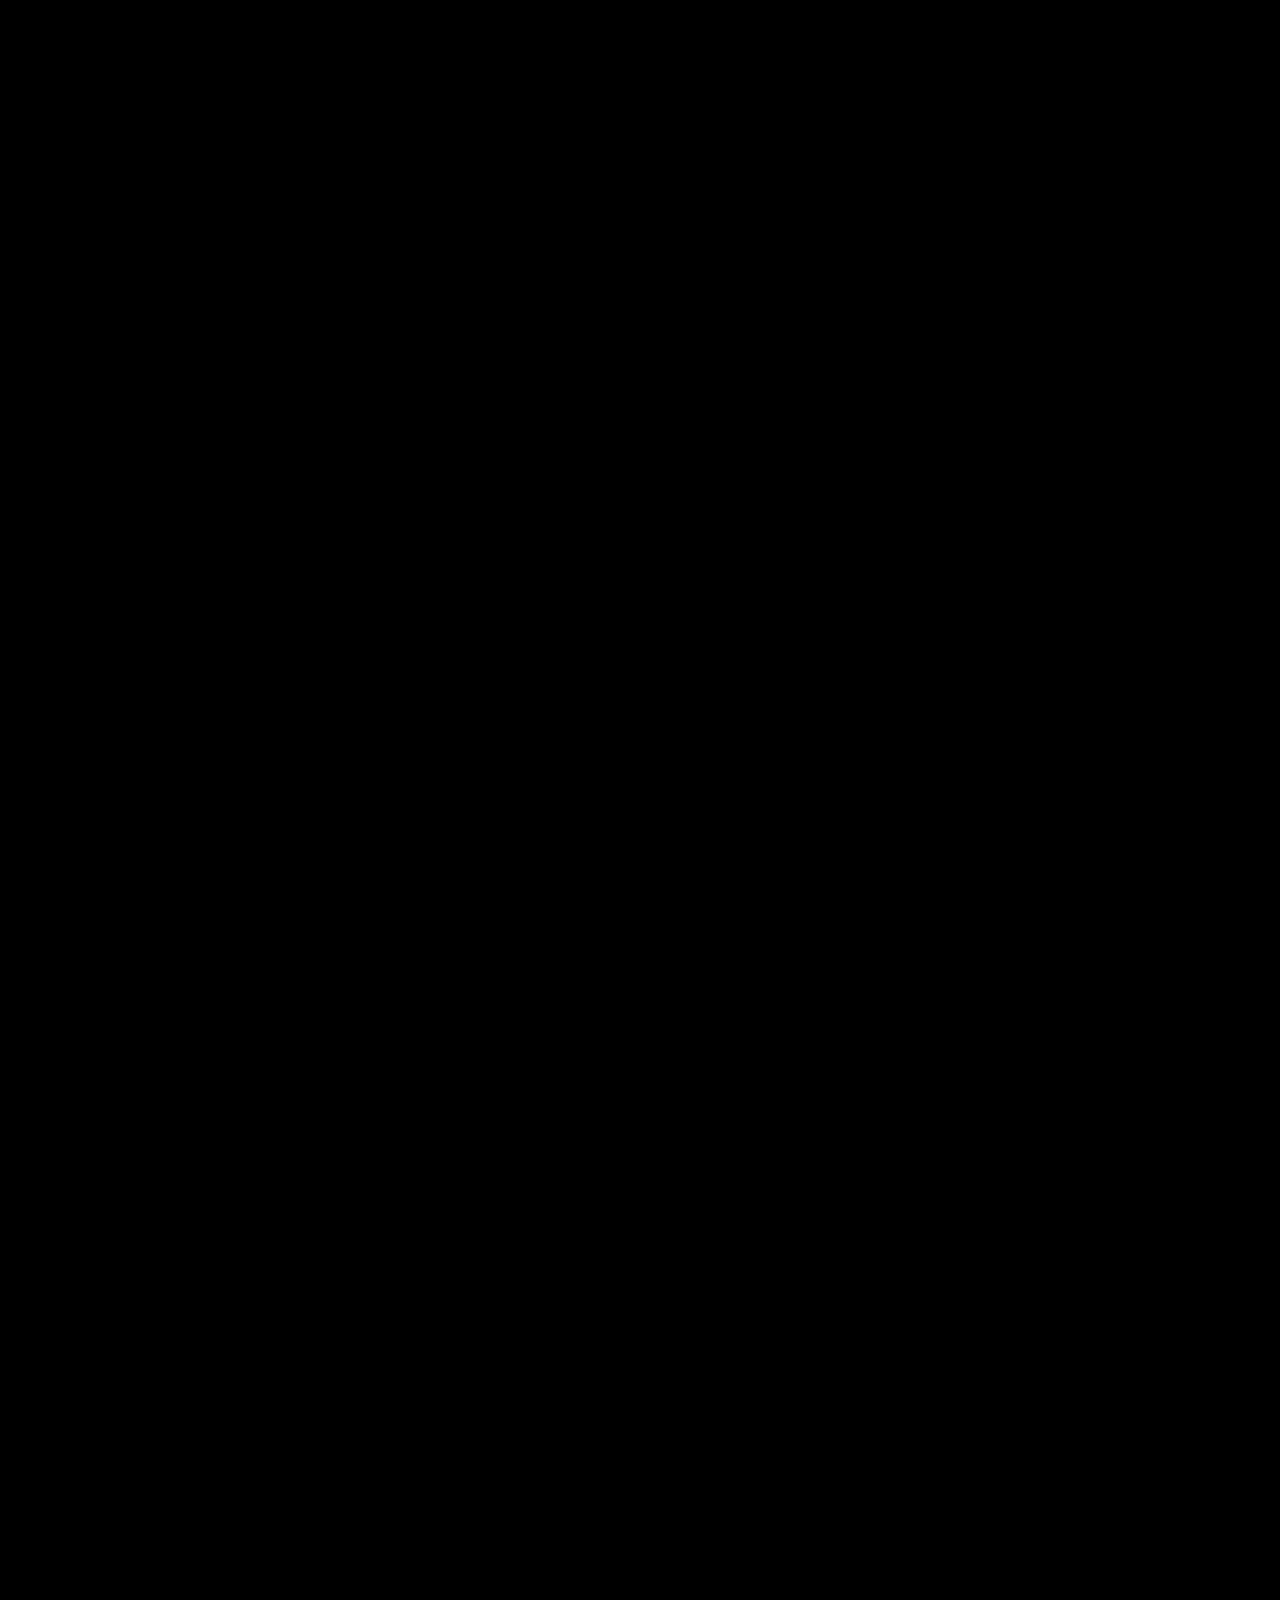
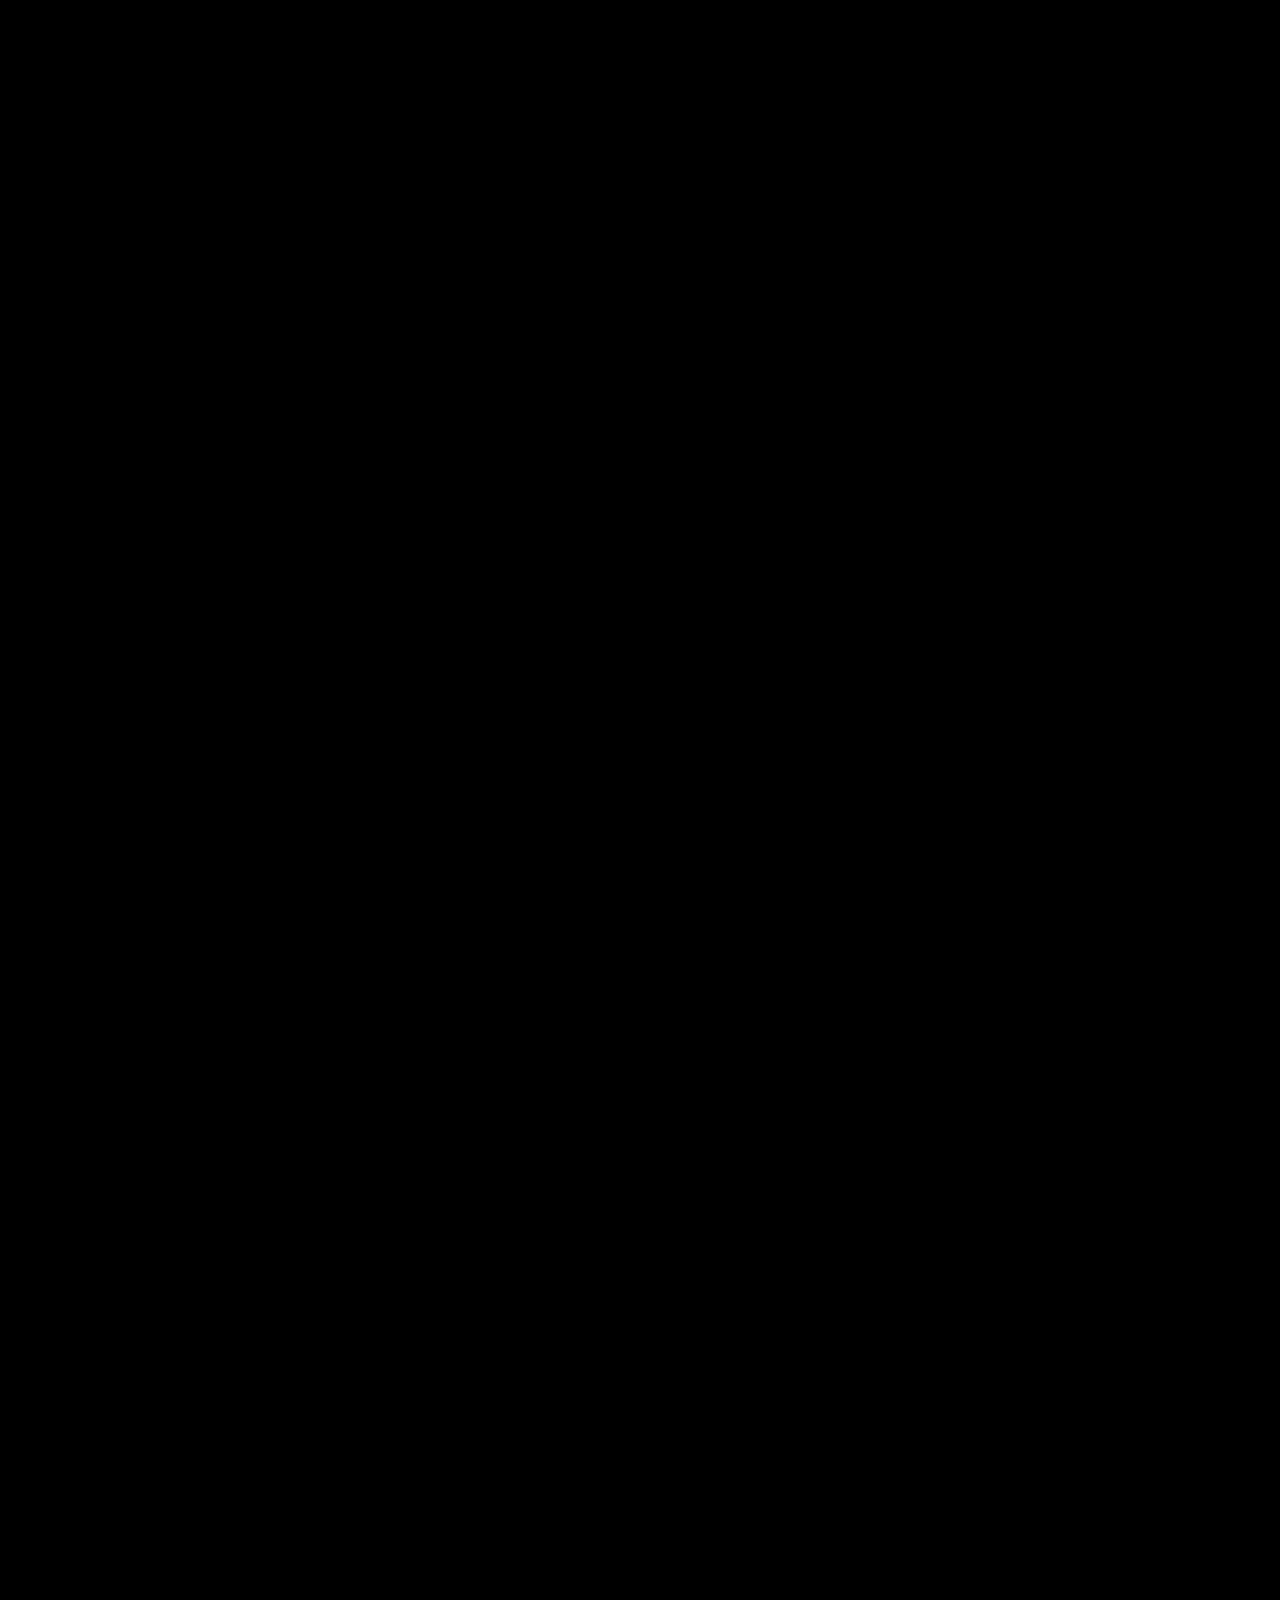
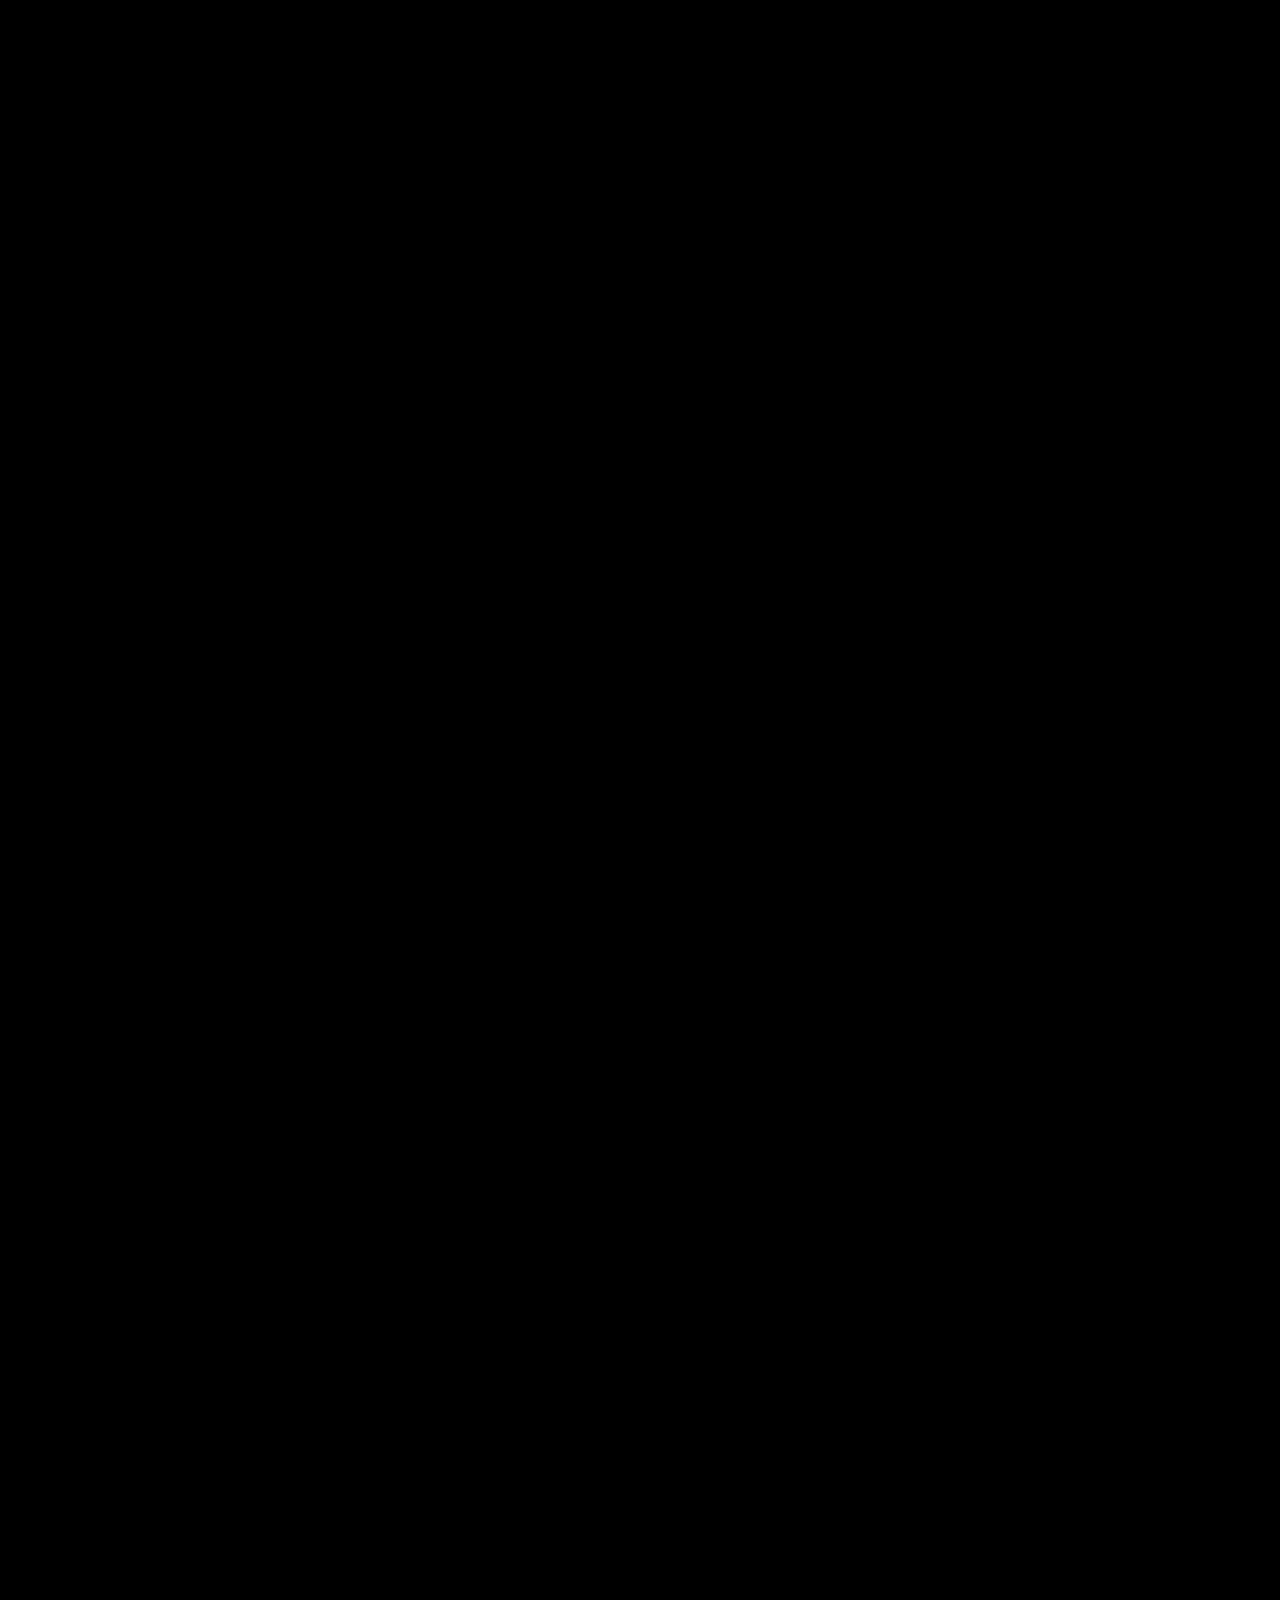
==== index.html @ d4d698c2 "Initial commit with clean root-level structure" ====
<!DOCTYPE html>
<html lang="en">

<head>
    <meta charset="UTF-8">
    <meta name="viewport" content="width=device-width, initial-scale=1.0">
    <title>SWITCH - We Never Snitch</title>
    <link rel="stylesheet" href="styles.css">
    <link href="https://fonts.googleapis.com/css2?family=Inter:wght@300;400;500;600;700&display=swap" rel="stylesheet">
    <link rel="stylesheet" href="https://cdnjs.cloudflare.com/ajax/libs/font-awesome/6.0.0/css/all.min.css">
</head>

<body>
    <!-- Startup Animation - ADDED BACK -->
    <div id="startup-animation">
        <img src="switch logo (2).png" alt="SWITCH Logo" id="animated-logo">
    </div>

    <!-- Navigation -->
    <nav class="navbar">
        <div class="nav-container">
            <div class="nav-logo">
                <img src="switch logo (2).png" alt="SWITCH Logo" class="logo">
            </div>
            <ul class="nav-menu">
                <li class="nav-item">
                    <a href="#home" class="nav-link">Home</a>
                </li>
                <li class="nav-item">
                    <a href="#about" class="nav-link">About Us</a>
                </li>
                <li class="nav-item">
                    <a href="#contact" class="nav-link">Contact Us</a>
                </li>
                <li class="nav-item">
                    <a href="#download" class="nav-link download-btn">Download the App</a>
                </li>
            </ul>
            <div class="hamburger">
                <span class="bar"></span>
                <span class="bar"></span>
                <span class="bar"></span>
            </div>
        </div>
    </nav>

    <!-- Hero Section -->
    <section id="home" class="hero">
        <div class="hero-container">
            <div class="hero-content">
                <div class="logo-container">
                    <img src="switch logo (2).png" alt="SWITCH Logo" class="hero-logo">
                </div>
                <h1 class="tagline">We Never Snitch</h1>
                <div class="cta-buttons">
                    <button class="btn btn-primary" onclick="scrollToSection('about')">
                        <span>Know More About Switch</span>
                    </button>
                    <button class="btn btn-secondary" onclick="openPreRegistration()">
                        <span>Pre-register as a User</span>
                    </button>
                    <button class="btn btn-accent" onclick="openCreatorRegistration()">
                        <span>Become a Creator</span>
                    </button>
                </div>
                <div class="secondary-options">
                    <button class="btn btn-ghost" onclick="openAnonymousStory()">
                        <i class="fas fa-user-secret"></i>
                        Submit Anonymous Story
                    </button>
                    <div class="spy-glass">
                        <i class="fas fa-search"></i>
                    </div>
                </div>
            </div>
        </div>
    </section>

    <!-- About Section -->
    <section id="about" class="about">
        <div class="container">
            <h2 class="section-title">About Switch</h2>
            <div class="about-content">
                <p class="about-description">
                    Switch is the first-of-its-kind social app designed exclusively for campuses.
                    Unlike crowded mainstream platforms, switch is a verified, students-only community,
                    safe, authentic and meaningful.
                </p>

                <div class="show-up-options">
                    <h3>On Switch, you choose how you show up:</h3>
                    <div class="options-table">
                        <div class="option-card">
                            <div class="option-icon">
                                <i class="fas fa-user"></i>
                            </div>
                            <div class="option-content">
                                <h4>As Yourself</h4>
                                <p>Build a profile with your real name, branch, year, hobbies, and photo</p>
                            </div>
                        </div>
                        <div class="option-card">
                            <div class="option-icon">
                                <i class="fas fa-mask"></i>
                            </div>
                            <div class="option-content">
                                <h4>Incognito Mode</h4>
                                <p>Pick an avatar + your vibe. Here you have a different name for everyone you talk to.
                                    So complete anonymity is assured.</p>
                            </div>
                        </div>
                    </div>
                </div>

                <div class="why-different">
                    <h3>Why Switch is Different:</h3>
                    <ul class="features-list">
                        <li>Limited slots to avoid clutter, every connection feels meaningful</li>
                        <li>Combines the best of popular platforms:
                            <ul class="platform-features">
                                <li>Matching of Tinder</li>
                                <li>Lifestyle showcase of Instagram</li>
                                <li>Streaks and exclusivity of Snapchat</li>
                                <li>Anonymous fun of Omegle</li>
                                <li>Verified student community like LinkedIn</li>
                            </ul>
                        </li>
                        <li>No strangers, no spam, no risk, only real students from your campus exclusively</li>
                        <li>Switch mode: one tap and instantly become an anonymous avatar where you have different name
                            for everyone you talk to</li>
                    </ul>
                </div>
            </div>
        </div>
    </section>

    <!-- Pre-registration Benefits -->
    <section class="pre-registration">
        <div class="container">
            <h2 class="section-title">Pre-registration Benefits</h2>
            <div class="benefits-content">
                <p class="benefits-intro">Be among the first few thousand users of switch. Advantages:</p>
                <ul class="benefits-list">
                    <li>Join the first 1,000 users to unlock exclusive rewards</li>
                    <li>Be a part of something students from all 1,078 registered universities across India will use
                    </li>
                    <li>Directly share your feedback with the founding team before official launch</li>
                    <li>Chance to win exclusive lifetime SWITCH + memberships</li>
                </ul>
                <button class="btn btn-primary" onclick="openPreRegistration()">
                    <span>Pre-register as a User</span>
                </button>
            </div>
        </div>
    </section>

    <!-- Creator Program -->
    <section class="creator-program">
        <div class="container">
            <h2 class="section-title">Creator Program Benefits</h2>
            <div class="creator-content">
                <p class="creator-intro">Become a campus creator and become the face of switch at your college.
                    Benefits:</p>
                <ul class="creator-benefits">
                    <li>Visibility across all our social media platforms catering to an audience of over 40 million all
                        Indian college students</li>
                    <li>Bring switch to your campus be the face of switch at your campus</li>
                    <li>Exclusive perks and recognition</li>
                    <li>Access to all premium features for free</li>
                    <li>Chance to release promo codes under your name when paid version launches</li>
                </ul>
                <button class="btn btn-accent" onclick="openCreatorRegistration()">
                    <span>Become a Creator</span>
                </button>
            </div>
        </div>
    </section>

    <!-- Anonymous Stories Section -->
    <section class="anonymous-stories">
        <div class="container">
            <h2 class="section-title">Anonymous Mode with Switch</h2>
            <div class="stories-content">
                <h3 class="stories-subtitle">Your Story, Your Mask</h3>
                <p class="stories-description">
                    Share your anonymous stories about the experiences you've had with ex-friends, classmates,
                    partners, parents, co-founders, co-workers, or anyone else, the strange, funny, or unforgettable
                    moments you'd never put your name on. Your identity stays hidden, but your story gets a voice.
                </p>
                <p class="stories-note">
                    Selected stories will be featured in our Instagram talkshow series, giving you the chance to see
                    your experience spark conversations across campuses.
                </p>
                <div class="stories-cta">
                    <button class="btn btn-ghost" onclick="openAnonymousStory()">
                        <i class="fas fa-user-secret"></i>
                        Submit Anonymous Story
                    </button>
                </div>
            </div>
        </div>
    </section>

    <!-- Download Section -->
    <section id="download" class="download">
        <div class="container">
            <h2 class="section-title">Download Switch</h2>
            <div class="download-content">
                <div class="download-buttons">
                    <button class="download-btn app-store">
                        <i class="fab fa-apple"></i>
                        <div class="btn-text">
                            <span class="btn-label">Download on the</span>
                            <span class="btn-name">App Store</span>
                        </div>
                    </button>
                    <button class="download-btn play-store">
                        <i class="fab fa-google-play"></i>
                        <div class="btn-text">
                            <span class="btn-label">Get it on</span>
                            <span class="btn-name">Google Play</span>
                        </div>
                    </button>
                </div>
                <div class="qr-section">
                    <div class="qr-code">
                        <div class="qr-placeholder">
                            <i class="fas fa-qrcode"></i>
                            <p>QR Code</p>
                        </div>
                    </div>
                    <p class="qr-instruction">Scan to download on your phone</p>
                </div>
            </div>
        </div>
    </section>

    <!-- Footer -->
    <footer id="contact" class="footer">
        <div class="container">
            <div class="footer-content">
                <div class="footer-section">
                    <div class="footer-logo">
                        <img src="switch logo (2).png" alt="SWITCH Logo" class="logo">
                    </div>
                    <p class="footer-tagline">We Never Snitch</p>
                </div>
                <div class="footer-section">
                    <h4>Contact Us</h4>
                    <div class="contact-info">
                        <p><i class="fas fa-envelope"></i> contact@switchapp.com</p>
                        <div class="social-links">
                            <a href="#" class="social-link"><i class="fab fa-instagram"></i></a>
                            <a href="#" class="social-link"><i class="fab fa-twitter"></i></a>
                            <a href="#" class="social-link"><i class="fab fa-linkedin"></i></a>
                        </div>
                    </div>
                </div>
                <div class="footer-section">
                    <h4>Legal</h4>
                    <ul class="legal-links">
                        <li><a href="#">Terms of Service</a></li>
                        <li><a href="#">Privacy Policy</a></li>
                        <li><a href="#">Cookie Policy</a></li>
                    </ul>
                </div>
            </div>
            <div class="footer-bottom">
                <p>&copy; 2024 Switch. All rights reserved.</p>
            </div>
        </div>
    </footer>

    <script src="script.js"></script>
</body>

</html>
---- styles.css ----
/* Reset and Base Styles */
* {
    margin: 0;
    padding: 0;
    box-sizing: border-box;
}

:root {
    --primary-black: #000000;
    --primary-white: #ffffff;
    --accent-color: #ff6b35;
    --secondary-accent: #4ecdc4;
    --gray-100: #222326;
    --gray-200: #2c2e33;
    --gray-300: #393b40;
    --gray-400: #4a4c52;
    --gray-500: #adb5bd;
    --gray-600: #ced4da;
    --gray-700: #e9ecef;
    --gray-800: #f8f9fa;
    --gray-900: #ffffff;
    --font-family: 'Inter', -apple-system, BlinkMacSystemFont, 'Segoe UI', Roboto, sans-serif;
    --transition: all 0.3s cubic-bezier(0.4, 0, 0.2, 1);
    --shadow: 0 4px 6px -1px rgba(0, 0, 0, 0.5), 0 2px 4px -1px rgba(0, 0, 0, 0.3);
    --shadow-lg: 0 10px 15px -3px rgba(0, 0, 0, 0.7), 0 4px 6px -2px rgba(0, 0, 0, 0.5);
}

body {
    font-family: var(--font-family);
    line-height: 1.6;
    color: var(--primary-white);
    background-color: var(--primary-black);
    overflow-x: hidden;
}

.container {
    max-width: 1200px;
    margin: 0 auto;
    padding: 0 20px;
}

/* Navigation */
.navbar {
    position: fixed;
    top: 0;
    width: 100%;
    background: var(--primary-black);
    color: var(--primary-white);
    backdrop-filter: blur(10px);
    border-bottom: 1px solid var(--gray-200);
    z-index: 1000;
    transition: var(--transition);
}

.nav-container {
    max-width: 1200px;
    margin: 0 auto;
    padding: 0 20px;
    display: flex;
    justify-content: space-between;
    align-items: center;
    height: 70px;
}

.nav-logo .logo {
    height: 40px;
    width: auto;
    transition: var(--transition);
}

.nav-logo .logo:hover {
    transform: scale(1.05);
}

.nav-menu {
    display: flex;
    list-style: none;
    gap: 2rem;
    align-items: center;
}

.nav-link {
    text-decoration: none;
    color: var(--primary-white);
    font-weight: 500;
    transition: var(--transition);
    position: relative;
}

.nav-link:hover {
    color: var(--accent-color);
}

.nav-link::after {
    content: '';
    position: absolute;
    width: 0;
    height: 2px;
    bottom: -5px;
    left: 0;
    background-color: var(--accent-color);
    transition: var(--transition);
}

.nav-link:hover::after {
    width: 100%;
}

.download-btn {
    background: var(--accent-color);
    color: var(--primary-white) !important;
    padding: 8px 16px;
    border-radius: 6px;
    transition: var(--transition);
}

.download-btn:hover {
    background: #e55a2b;
    transform: translateY(-2px);
}

.download-btn::after {
    display: none;
}

.hamburger {
    display: none;
    flex-direction: column;
    cursor: pointer;
}

.bar {
    width: 25px;
    height: 3px;
    background-color: var(--primary-white);
    margin: 3px 0;
    transition: var(--transition);
}

/* Startup Animation */
#startup-animation {
    position: fixed;
    top: 0;
    left: 0;
    width: 100vw;
    height: 100vh;
    background: var(--primary-black);
    display: flex;
    justify-content: center;
    align-items: center;
    z-index: 9999;
    opacity: 1;
    transition: opacity 1s ease;
}

#startup-animation::before {
    display: none;
}

#animated-logo {
    width: 60vw;
    max-width: 500px;
    min-width: 250px;
    will-change: transform, opacity;
    transition: none;
    animation: logoFloat 2s ease-in-out infinite;
}

body.animation-started #animated-logo {
    animation: enhancedShrinkAndMove 3s cubic-bezier(0.68, -0.55, 0.265, 1.55) 0.5s forwards;
}

body.animation-complete #startup-animation {
    opacity: 0;
    pointer-events: none;
    transition: opacity 1s ease;
}

body:not(.animation-complete)>*:not(#startup-animation) {
    opacity: 0;
    transform: translateY(20px);
}

body.animation-complete>*:not(#startup-animation) {
    opacity: 1;
    transform: translateY(0);
    transition: opacity 1s ease 0.5s, transform 1s ease 0.5s;
}

@keyframes enhancedShrinkAndMove {
    0% {
        transform: scale(1) translate(0, 0) rotate(0deg);
        opacity: 1;
    }

    25% {
        transform: scale(1.1) translate(0, -20px) rotate(5deg);
        opacity: 1;
    }

    50% {
        transform: scale(0.8) translate(0, 0) rotate(-2deg);
        opacity: 0.9;
    }

    80% {
        transform: scale(var(--logo-scale)) translate(calc(var(--logo-translate-x) * 0.8), calc(var(--logo-translate-y) * 0.8)) rotate(0deg);
        opacity: 0.7;
    }

    100% {
        transform: scale(var(--logo-scale)) translate(var(--logo-translate-x), var(--logo-translate-y)) rotate(0deg);
        opacity: 0;
    }
}

@keyframes logoFloat {

    0%,
    100% {
        transform: translateY(0px) scale(1);
    }

    50% {
        transform: translateY(-15px) scale(1.02);
    }
}

#startup-animation::after {
    content: 'We Never Snitch';
    position: absolute;
    bottom: 20%;
    left: 50%;
    transform: translateX(-50%);
    color: var(--primary-white);
    font-size: 1.2rem;
    font-weight: 600;
    letter-spacing: 2px;
    opacity: 0;
    animation: fadeInText 2s ease-in-out 1s forwards;
}

@keyframes fadeInText {
    0% {
        opacity: 0;
        transform: translateX(-50%) translateY(20px);
    }

    50% {
        opacity: 1;
        transform: translateX(-50%) translateY(0);
    }

    100% {
        opacity: 0;
        transform: translateX(-50%) translateY(-20px);
    }
}

/* Hero Section */
.hero {
    min-height: 100vh;
    display: flex;
    align-items: center;
    justify-content: center;
    background: var(--primary-black);
    position: relative;
    overflow: hidden;
    padding: 0 20px;
}

.hero-container {
    position: relative;
    z-index: 1;
    text-align: center;
    max-width: 800px;
    width: 100%;
}

.hero-content {
    animation: fadeInUp 1s ease-out;
}

.logo-container {
    margin-bottom: 2rem;
    animation: float 3s ease-in-out infinite;
}

.hero-logo {
    height: 120px;
    width: auto;
    max-width: 100%;
}

.tagline {
    font-size: 3rem;
    font-weight: 700;
    margin-bottom: 3rem;
    background: linear-gradient(135deg, var(--primary-white), var(--accent-color));
    -webkit-background-clip: text;
    -webkit-text-fill-color: transparent;
    background-clip: text;
    animation: fadeInUp 1s ease-out 0.3s both;
}

.cta-buttons {
    display: flex;
    flex-direction: column;
    gap: 1rem;
    margin-bottom: 2rem;
    animation: fadeInUp 1s ease-out 0.6s both;
    width: 100%;
}

/* Button Styles */
.btn,
.btn-primary,
.btn-secondary,
.btn-accent {
    background: #363636;
    /* Changed from var(--gray-400) to Deep Charcoal */
    color: var(--primary-white);
    border: none;
    border-radius: 12px;
    font-size: 1.2rem;
    font-weight: 700;
    padding: 18px 40px;
    cursor: pointer;
    text-decoration: none;
    display: inline-block;
    position: relative;
    overflow: hidden;
    transition: background 0.4s cubic-bezier(0.4, 0, 0.2, 1), color 0.3s, box-shadow 0.3s;
    box-shadow: var(--shadow);
    width: 100%;
    text-align: center;
}

.btn::after,
.btn-primary::after,
.btn-secondary::after,
.btn-accent::after {
    content: '';
    position: absolute;
    left: -60%;
    top: 0;
    width: 220%;
    height: 100%;
    background: linear-gradient(90deg, var(--accent-color) 0%, var(--secondary-accent) 100%);
    opacity: 0;
    transition: opacity 0.5s, left 0.5s;
    z-index: 0;
}

.btn:hover::after,
.btn-primary:hover::after,
.btn-secondary:hover::after,
.btn-accent:hover::after {
    opacity: 1;
    left: 0;
}

.btn:hover,
.btn-primary:hover,
.btn-secondary:hover,
.btn-accent:hover {
    color: var(--primary-white);
    box-shadow: var(--shadow-lg);
}

.btn span,
.btn-primary span,
.btn-secondary span,
.btn-accent span {
    position: relative;
    z-index: 2;
}

.btn-ghost {
    background: transparent;
    color: var(--primary-white);
    border: 2px solid #363636;
    /* Changed from var(--gray-400) to Deep Charcoal */
    width: auto;
    display: inline-flex;
    align-items: center;
    gap: 0.5rem;
}

.btn-ghost:hover {
    background: #363636;
    /* Changed from var(--gray-100) to Deep Charcoal */
    color: var(--accent-color);
    border-color: var(--accent-color);
}

.secondary-options {
    display: flex;
    align-items: center;
    justify-content: center;
    gap: 1rem;
    animation: fadeInUp 1s ease-out 0.9s both;
    flex-wrap: wrap;
}

/* Section Styles */
section {
    padding: 60px 0;
    background: var(--primary-black);
    color: var(--primary-white);
}

.section-title {
    font-size: 2.5rem;
    font-weight: 700;
    text-align: center;
    margin-bottom: 3rem;
    position: relative;
}

.section-title::after {
    content: '';
    position: absolute;
    bottom: -10px;
    left: 50%;
    transform: translateX(-50%);
    width: 60px;
    height: 4px;
    background: linear-gradient(135deg, var(--accent-color), var(--secondary-accent));
    border-radius: 2px;
}

/* About Section */
.about {
    background: var(--primary-black);
    color: var(--primary-white);
}

.about-content {
    max-width: 900px;
    margin: 0 auto;
}

.about-description {
    font-size: 1.2rem;
    text-align: center;
    margin-bottom: 3rem;
    color: var(--gray-700);
}

.show-up-options h3 {
    font-size: 1.5rem;
    margin-bottom: 2rem;
    text-align: center;
    color: var(--primary-white);
}

.options-table {
    display: grid;
    grid-template-columns: repeat(auto-fit, minmax(280px, 1fr));
    gap: 2rem;
    margin-bottom: 3rem;
}

.option-card {
    background: var(--gray-100);
    padding: 2rem;
    border-radius: 12px;
    box-shadow: var(--shadow);
    transition: var(--transition);
    border: 1px solid var(--gray-300);
    color: var(--primary-white);
}

.option-card:hover {
    transform: translateY(-5px);
    box-shadow: var(--shadow-lg);
}

.option-icon {
    width: 60px;
    height: 60px;
    border-radius: 50%;
    background: linear-gradient(135deg, var(--accent-color), var(--secondary-accent));
    display: flex;
    align-items: center;
    justify-content: center;
    margin-bottom: 1rem;
}

.option-icon i {
    font-size: 1.5rem;
    color: var(--primary-white);
}

.option-content h4 {
    font-size: 1.3rem;
    margin-bottom: 0.5rem;
    color: var(--primary-white);
}

.option-content p {
    color: var(--gray-600);
    line-height: 1.6;
}

.why-different h3 {
    font-size: 1.5rem;
    margin-bottom: 1.5rem;
    color: var(--primary-white);
}

.features-list {
    list-style: none;
    padding: 0;
}

.features-list li {
    padding: 0.5rem 0;
    position: relative;
    padding-left: 2rem;
    color: var(--gray-700);
}

.features-list li::before {
    content: '✓';
    position: absolute;
    left: 0;
    color: var(--accent-color);
    font-weight: bold;
}

.platform-features {
    margin-top: 0.5rem;
    margin-left: 1rem;
}

.platform-features li {
    padding: 0.25rem 0;
    font-size: 0.9rem;
}

/* Pre-registration and Creator Program */
.pre-registration,
.creator-program {
    background: var(--primary-black);
    color: var(--primary-white);
}

.benefits-content,
.creator-content {
    max-width: 800px;
    margin: 0 auto;
    text-align: center;
    padding: 2rem;
    background: var(--gray-100);
    border-radius: 12px;
    border: 1px solid var(--gray-300);
}

.benefits-intro,
.creator-intro {
    font-size: 1.2rem;
    margin-bottom: 2rem;
    color: var(--gray-700);
}

.benefits-list,
.creator-benefits {
    list-style: none;
    padding: 0;
    margin-bottom: 2rem;
    text-align: left;
    max-width: 600px;
    margin-left: auto;
    margin-right: auto;
}

.benefits-list li,
.creator-benefits li {
    padding: 0.75rem 0;
    position: relative;
    padding-left: 2rem;
    color: var(--gray-700);
    border-bottom: 1px solid var(--gray-200);
}

.benefits-list li:last-child,
.creator-benefits li:last-child {
    border-bottom: none;
}

.benefits-list li::before,
.creator-benefits li::before {
    content: '🎯';
    position: absolute;
    left: 0;
    top: 0.75rem;
}

/* Anonymous Stories */
.anonymous-stories {
    background: var(--primary-black);
    color: var(--primary-white);
}

.stories-content {
    max-width: 800px;
    margin: 0 auto;
    text-align: center;
    padding: 2rem;
    background: var(--gray-100);
    border-radius: 12px;
    border: 1px solid var(--gray-300);
}

.stories-subtitle {
    font-size: 2rem;
    margin-bottom: 1.5rem;
    color: var(--primary-white);
}

.stories-description,
.stories-note {
    font-size: 1.1rem;
    margin-bottom: 1.5rem;
    color: var(--gray-700);
    line-height: 1.7;
}

.stories-cta {
    display: flex;
    align-items: center;
    justify-content: center;
    gap: 1rem;
    margin-top: 2rem;
    flex-wrap: wrap;
}

/* Download Section */
.download {
    background: var(--primary-black);
    color: var(--primary-white);
}

.download-content {
    display: grid;
    grid-template-columns: 1fr;
    gap: 3rem;
    align-items: center;
    max-width: 800px;
    margin: 0 auto;
}

.download-buttons {
    display: flex;
    flex-direction: column;
    gap: 1rem;
}

.download-btn {
    display: flex;
    align-items: center;
    gap: 1rem;
    padding: 1rem 1.5rem;
    background: var(--gray-100);
    color: var(--primary-white);
    border: none;
    border-radius: 8px;
    cursor: pointer;
    transition: var(--transition);
    text-decoration: none;
}

.download-btn:hover {
    background: var(--gray-200);
    transform: translateY(-2px);
    box-shadow: var(--shadow-lg);
}

.download-btn i {
    font-size: 2rem;
}

.btn-text {
    display: flex;
    flex-direction: column;
    align-items: flex-start;
}

.btn-label {
    font-size: 0.8rem;
    opacity: 0.8;
}

.btn-name {
    font-size: 1.1rem;
    font-weight: 600;
}

.qr-section {
    text-align: center;
}

.qr-code {
    width: 200px;
    height: 200px;
    margin: 0 auto 1rem;
    border: 2px solid var(--gray-300);
    border-radius: 12px;
    display: flex;
    align-items: center;
    justify-content: center;
    background: var(--gray-100);
    transition: var(--transition);
    color: var(--primary-white);
}

.qr-code:hover {
    border-color: var(--accent-color);
    transform: scale(1.05);
}

.qr-placeholder {
    text-align: center;
    color: var(--gray-500);
}

.qr-placeholder i {
    font-size: 3rem;
    margin-bottom: 0.5rem;
}

.qr-instruction {
    color: var(--gray-600);
    font-size: 0.9rem;
}

/* Footer */
.footer {
    background: var(--primary-black);
    color: var(--primary-white);
    padding: 3rem 0 1rem;
}

.footer-content {
    display: grid;
    grid-template-columns: repeat(auto-fit, minmax(250px, 1fr));
    gap: 2rem;
    margin-bottom: 2rem;
}

.footer-section h4 {
    margin-bottom: 1rem;
    color: var(--primary-white);
}

.footer-logo .logo {
    height: 40px;
    width: auto;
    margin-bottom: 0.5rem;
}

.footer-tagline {
    color: var(--gray-400);
    font-size: 0.9rem;
}

.contact-info p {
    margin-bottom: 1rem;
    color: var(--gray-400);
}

.contact-info i {
    margin-right: 0.5rem;
    color: var(--accent-color);
}

.social-links {
    display: flex;
    gap: 1rem;
}

.social-link {
    width: 40px;
    height: 40px;
    border-radius: 50%;
    background: var(--gray-200);
    display: flex;
    align-items: center;
    justify-content: center;
    color: var(--primary-white);
    text-decoration: none;
    transition: var(--transition);
}

.social-link:hover {
    background: var(--accent-color);
    transform: translateY(-2px);
}

.legal-links {
    list-style: none;
}

.legal-links li {
    margin-bottom: 0.5rem;
}

.legal-links a {
    color: var(--gray-400);
    text-decoration: none;
    transition: var(--transition);
}

.legal-links a:hover {
    color: var(--accent-color);
}

.footer-bottom {
    border-top: 1px solid var(--gray-200);
    padding-top: 1rem;
    text-align: center;
    color: var (--gray-500);
}

/* Animations */
@keyframes fadeInUp {
    from {
        opacity: 0;
        transform: translateY(30px);
    }

    to {
        opacity: 1;
        transform: translateY(0);
    }
}

@keyframes float {

    0%,
    100% {
        transform: translateY(0px);
    }

    50% {
        transform: translateY(-10px);
    }
}

@keyframes pulse {

    0%,
    100% {
        transform: scale(1);
    }

    50% {
        transform: scale(1.05);
    }
}

/* Mobile Responsive Design */
@media (max-width: 768px) {
    .hamburger {
        display: flex;
    }

    .nav-menu {
        position: fixed;
        left: -100%;
        top: 70px;
        flex-direction: column;
        background-color: var(--primary-black);
        width: 100%;
        text-align: center;
        transition: 0.3s;
        box-shadow: var(--shadow);
        padding: 2rem 0;
        border-top: 1px solid var(--gray-200);
    }

    .nav-menu.active {
        left: 0;
    }

    .nav-menu li {
        margin: 1rem 0;
    }

    #animated-logo {
        width: 70vw;
        max-width: 350px;
        min-width: 200px;
    }

    #startup-animation::after {
        font-size: 1rem;
        letter-spacing: 1.5px;
        bottom: 25%;
    }

    .hero {
        padding: 0 15px;
        min-height: 90vh;
    }

    .tagline {
        font-size: 2.2rem;
        margin-bottom: 2rem;
    }

    .hero-logo {
        height: 80px;
    }

    .section-title {
        font-size: 2rem;
        margin-bottom: 2rem;
    }

    .cta-buttons {
        gap: 0.8rem;
    }

    .btn,
    .btn-primary,
    .btn-secondary,
    .btn-accent {
        font-size: 1rem;
        padding: 16px 30px;
    }

    .secondary-options {
        justify-content: center;
        gap: 0.8rem;
    }

    .options-table {
        grid-template-columns: 1fr;
        gap: 1.5rem;
    }

    .option-card {
        padding: 1.5rem;
    }

    .benefits-content,
    .creator-content,
    .stories-content {
        padding: 1.5rem;
    }

    .download-content {
        grid-template-columns: 1fr;
        gap: 2rem;
    }

    .qr-code {
        width: 150px;
        height: 150px;
    }

    .footer-content {
        grid-template-columns: 1fr;
        gap: 1.5rem;
        text-align: center;
    }

    section {
        padding: 40px 0;
    }

    .container {
        padding: 0 15px;
    }
}

@media (max-width: 480px) {
    #animated-logo {
        width: 75vw;
        max-width: 280px;
        min-width: 150px;
    }

    #startup-animation::after {
        font-size: 0.9rem;
        letter-spacing: 1px;
        bottom: 30%;
    }

    .nav-container {
        padding: 0 15px;
    }

    .tagline {
        font-size: 1.8rem;
        margin-bottom: 1.5rem;
    }

    .hero-logo {
        height: 60px;
    }

    .section-title {
        font-size: 1.6rem;
    }

    .btn,
    .btn-primary,
    .btn-secondary,
    .btn-accent {
        font-size: 0.9rem;
        padding: 14px 25px;
    }

    .about-description,
    .benefits-intro,
    .creator-intro {
        font-size: 1rem;
    }

    .stories-subtitle {
        font-size: 1.5rem;
    }

    .stories-description,
    .stories-note {
        font-size: 1rem;
    }

    .option-card {
        padding: 1rem;
    }

    .benefits-content,
    .creator-content,
    .stories-content {
        padding: 1rem;
    }

    .qr-code {
        width: 120px;
        height: 120px;
    }

    .download-btn {
        padding: 0.8rem 1rem;
    }

    .download-btn i {
        font-size: 1.5rem;
    }
}

@media (min-width: 769px) {
    .download-content {
        grid-template-columns: 1fr 1fr;
    }
}

/* Landscape Mobile Optimization */
@media (max-width: 768px) and (orientation: landscape) {
    .hero {
        min-height: 100vh;
        padding: 80px 15px 20px;
    }

    .tagline {
        font-size: 1.8rem;
        margin-bottom: 1.5rem;
    }

    .hero-logo {
        height: 60px;
    }

    .cta-buttons {
        margin-bottom: 1rem;
    }

    .secondary-options {
        margin-top: 1rem;
    }
}

/* High DPI Displays */
@media (-webkit-min-device-pixel-ratio: 2),
(min-resolution: 192dpi) {

    .hero-logo,
    .nav-logo .logo,
    .footer-logo .logo {
        image-rendering: -webkit-optimize-contrast;
        image-rendering: crisp-edges;
    }
}
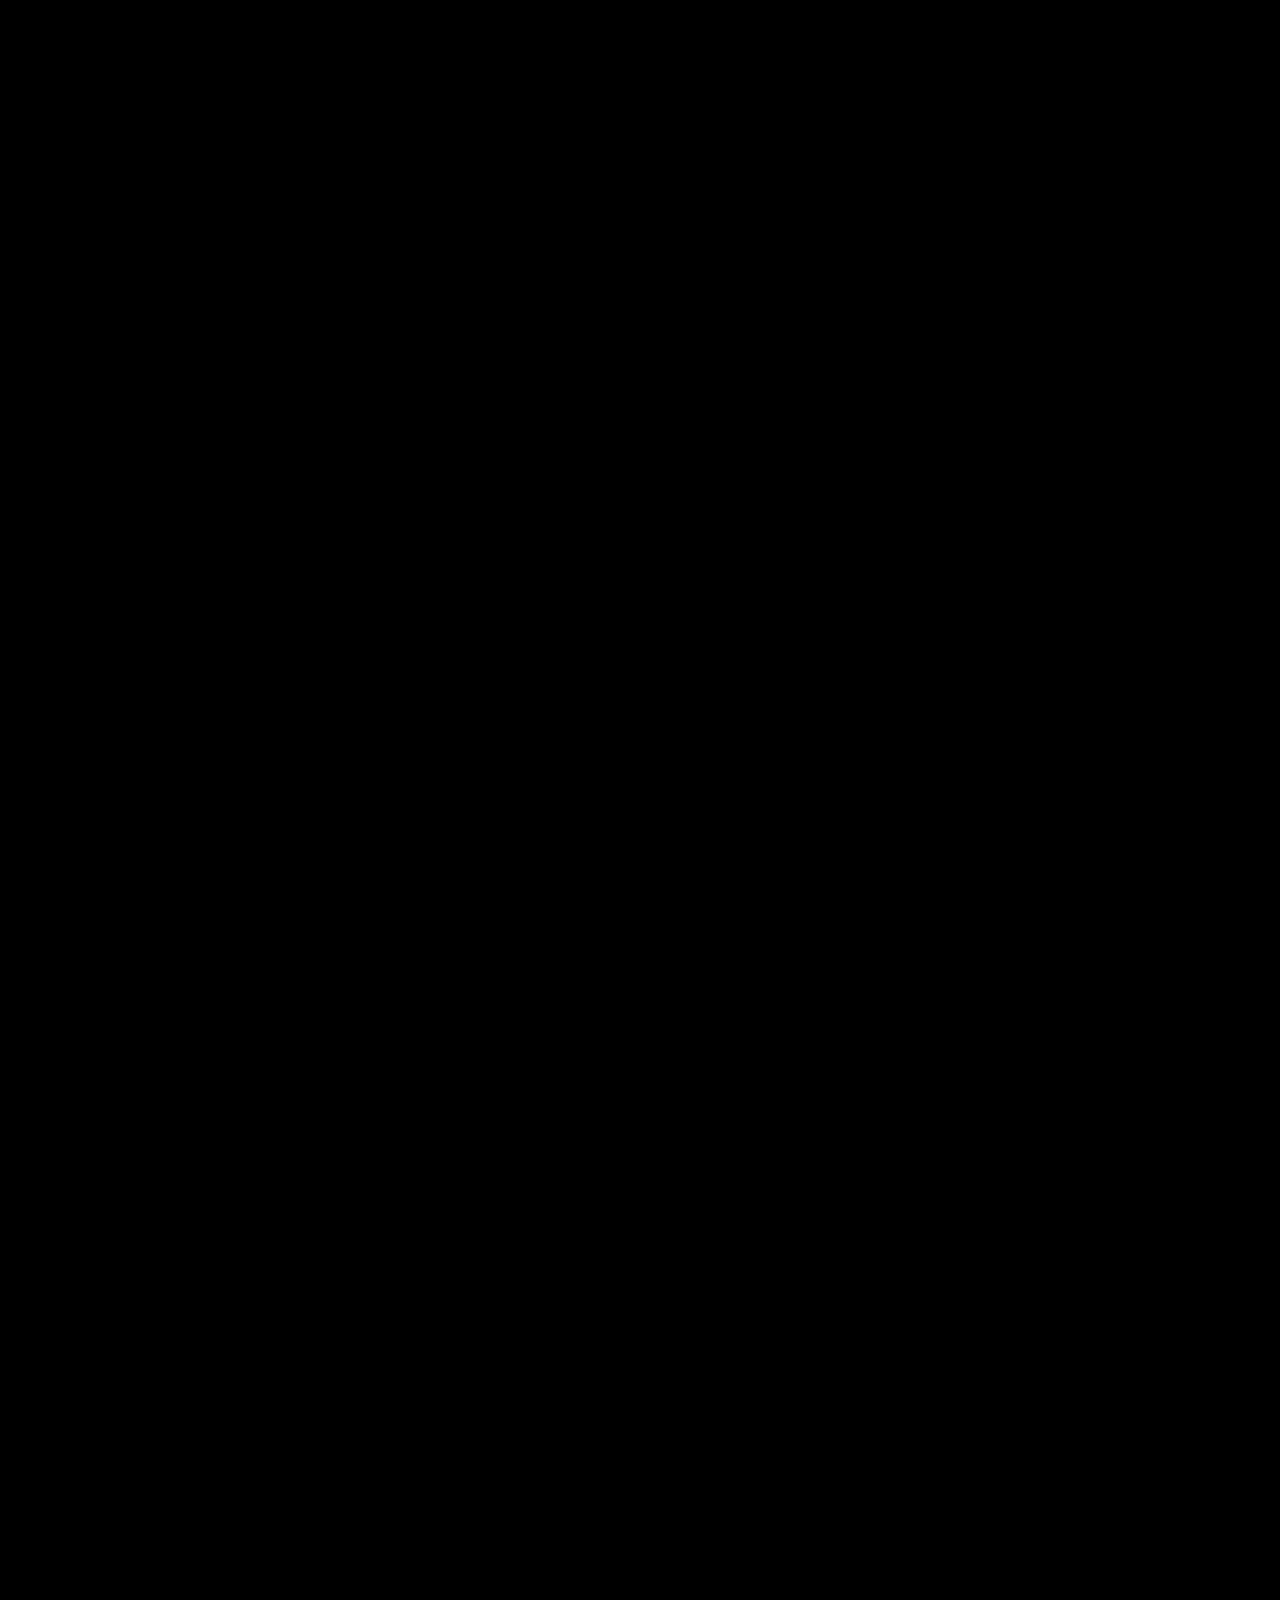
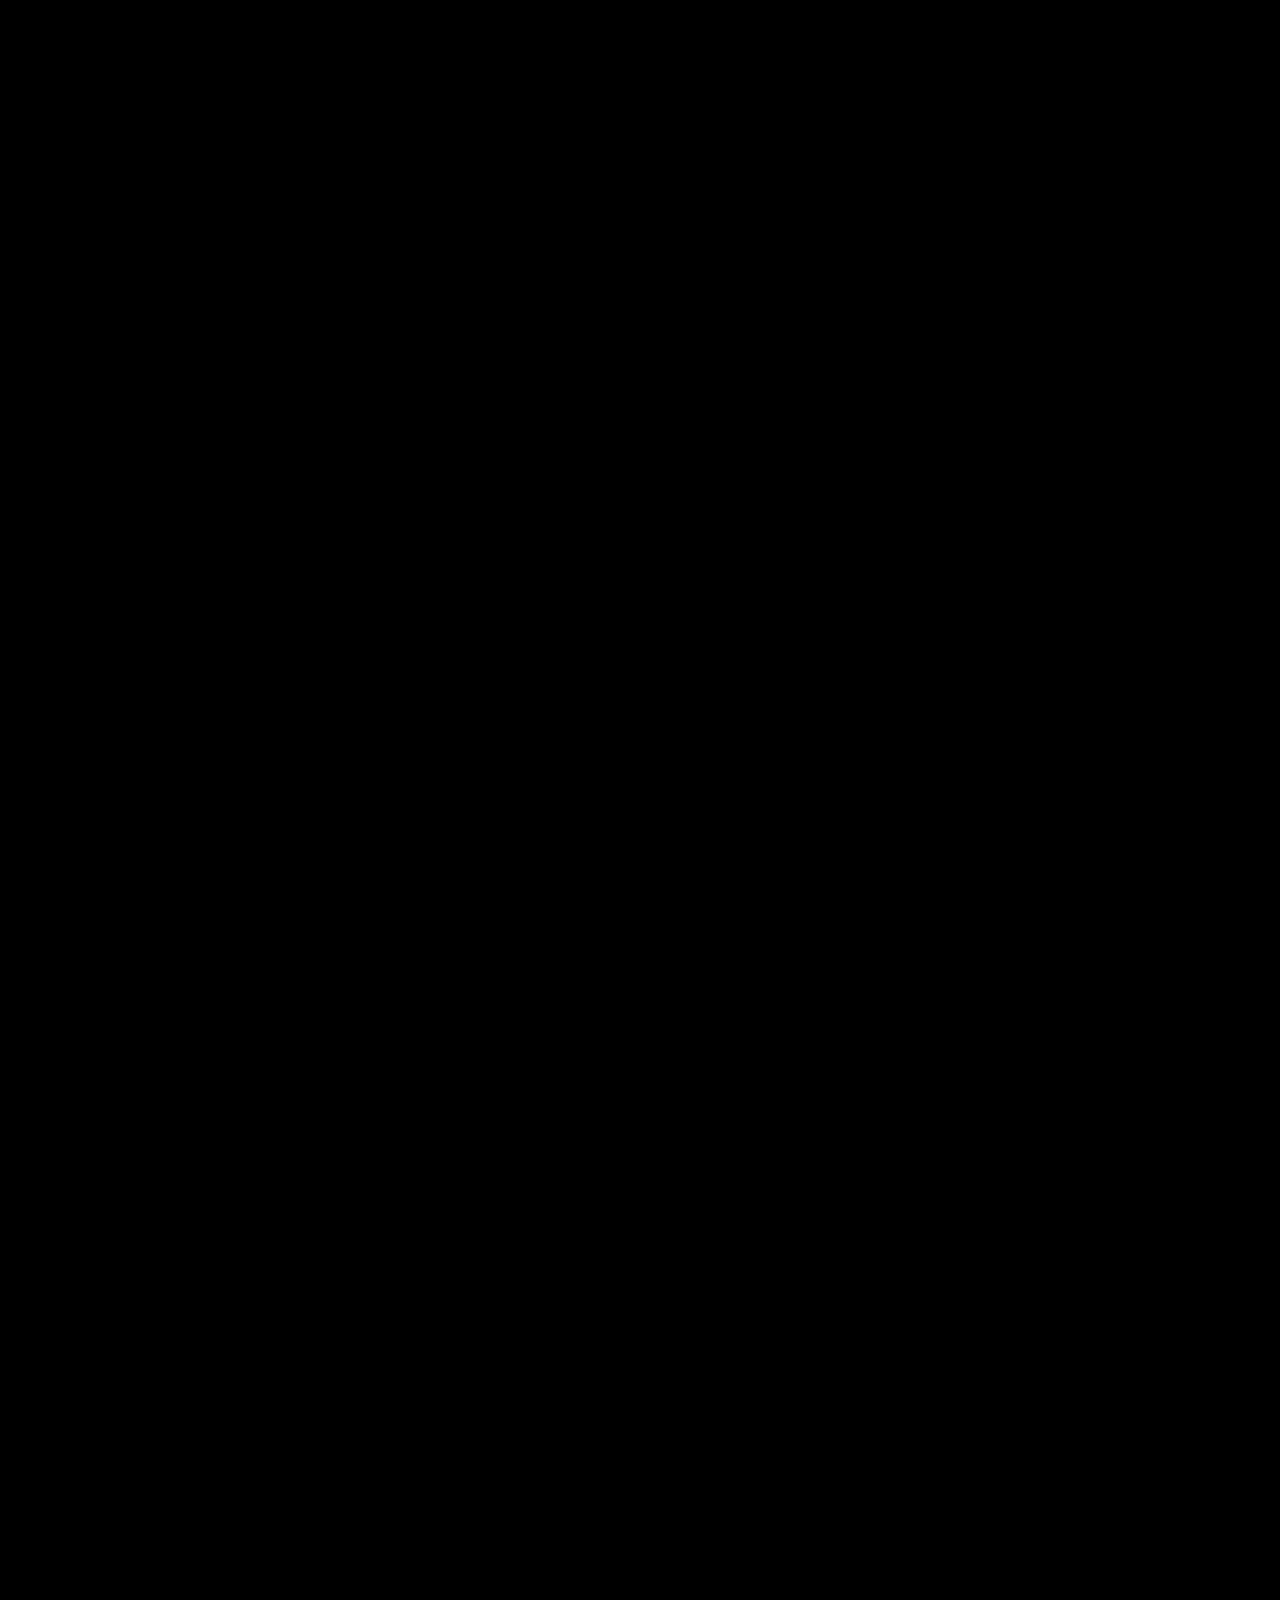
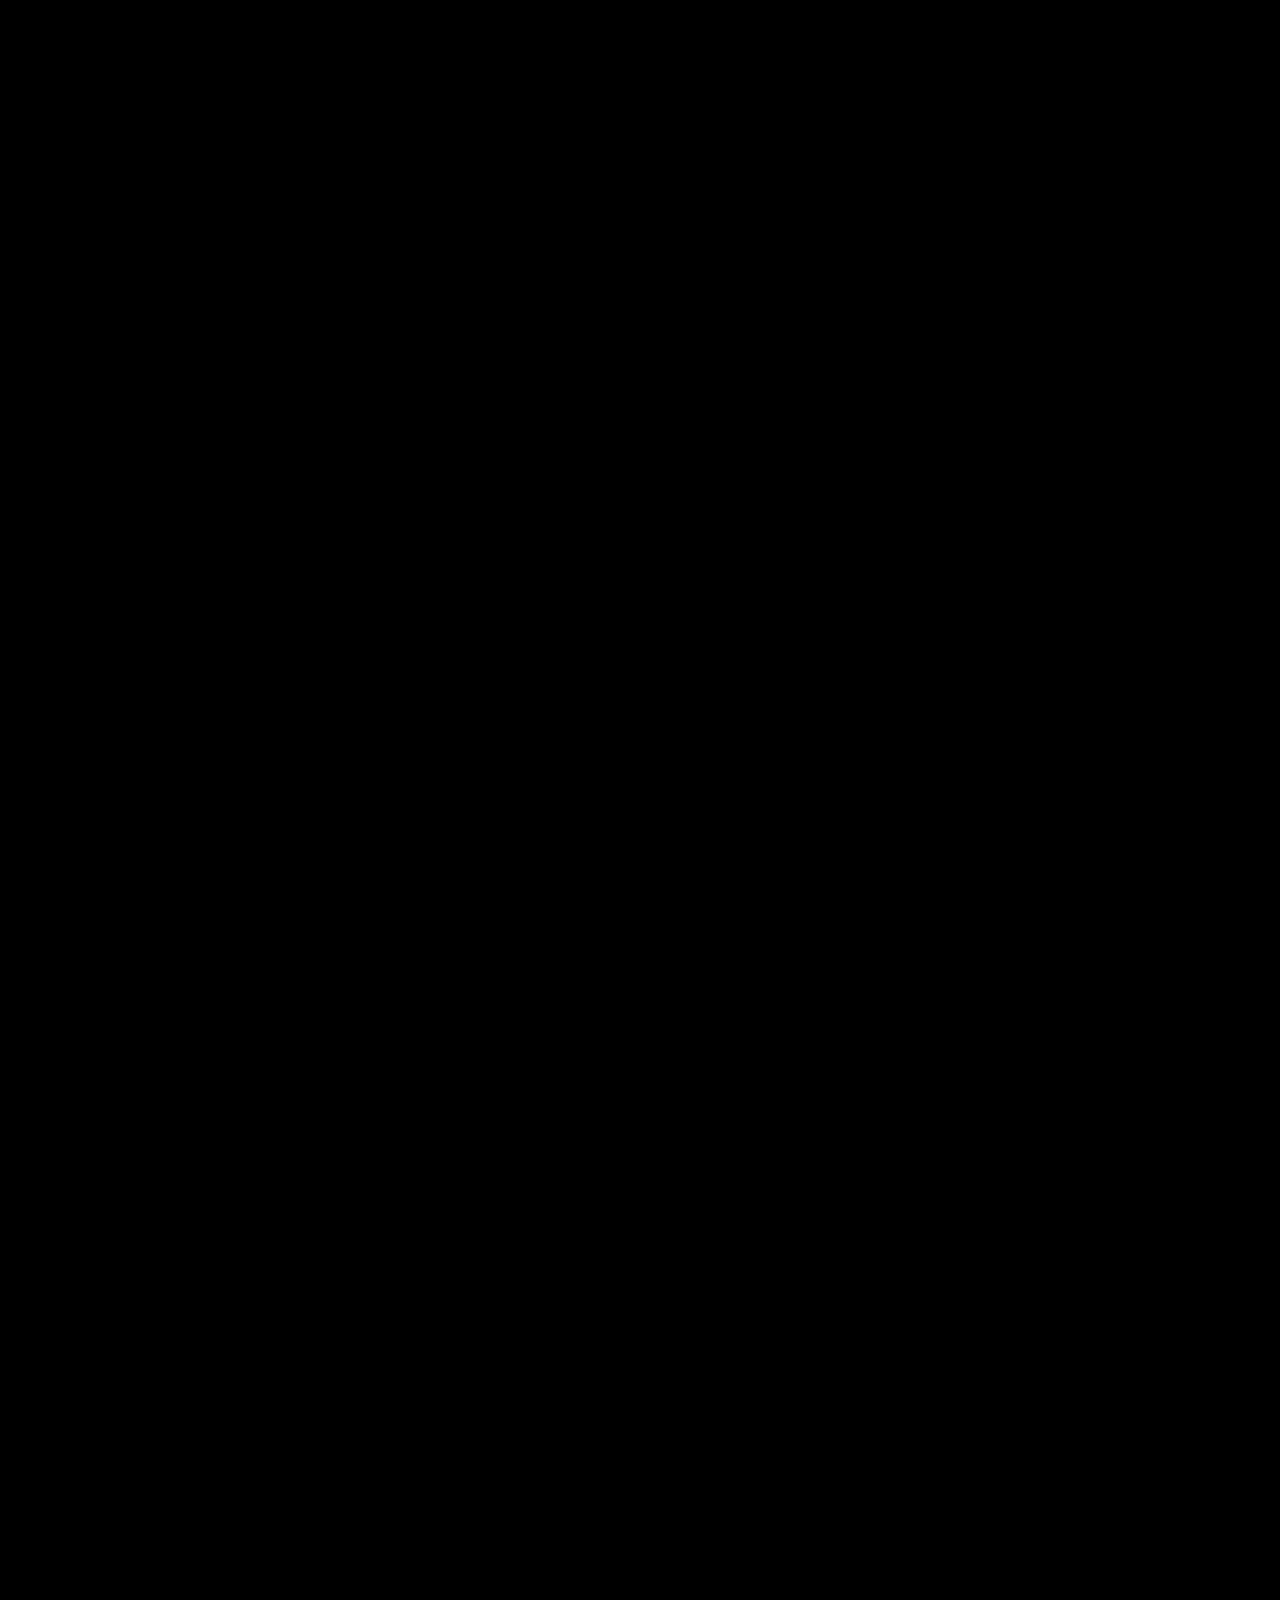
==== commit e30626be: "correction done in placing of about and the content is modified for Why switch section" ====
--- a/index.html
+++ b/index.html
@@ -11,7 +11,7 @@
 </head>
 
 <body>
-    <!-- Startup Animation - ADDED BACK -->
+    <!-- Startup Animation -->
     <div id="startup-animation">
         <img src="switch logo (2).png" alt="SWITCH Logo" id="animated-logo">
     </div>
@@ -20,7 +20,7 @@
     <nav class="navbar">
         <div class="nav-container">
             <div class="nav-logo">
-                <img src="switch logo (2).png" alt="SWITCH Logo" class="logo">
+                <img src="lightning icon.png" alt="SWITCH Logo" class="logo">
             </div>
             <ul class="nav-menu">
                 <li class="nav-item">
@@ -53,42 +53,30 @@
                 </div>
                 <h1 class="tagline">We Never Snitch</h1>
                 <div class="cta-buttons">
-                    <button class="btn btn-primary" onclick="scrollToSection('about')">
-                        <span>Know More About Switch</span>
-                    </button>
-                    <button class="btn btn-secondary" onclick="openPreRegistration()">
+                    <button class="btn btn-secondary" onclick="scrollToSection('pre-registration')">
                         <span>Pre-register as a User</span>
                     </button>
-                    <button class="btn btn-accent" onclick="openCreatorRegistration()">
+                    <button class="btn btn-accent" onclick="scrollToSection('creator-program')">
                         <span>Become a Creator</span>
                     </button>
                 </div>
-                <div class="secondary-options">
-                    <button class="btn btn-ghost" onclick="openAnonymousStory()">
-                        <i class="fas fa-user-secret"></i>
-                        Submit Anonymous Story
-                    </button>
-                    <div class="spy-glass">
-                        <i class="fas fa-search"></i>
-                    </div>
-                </div>
-            </div>
-        </div>
-    </section>
-
-    <!-- About Section -->
+            </div>
+        </div>
+
+        <!-- Button moved here (outside hero-container) -->
+        <button class="anonymous-story-bottom-btn" onclick="scrollToSection('anonymous-stories')"
+            aria-label="Submit Anonymous Story">
+            <i class="fas fa-user-secret"></i>
+            <span>Submit Anonymous Story</span>
+        </button>
+    </section>
+
+    <!-- About Section (Independent, with its own heading) -->
     <section id="about" class="about">
         <div class="container">
-            <h2 class="section-title">About Switch</h2>
             <div class="about-content">
-                <p class="about-description">
-                    Switch is the first-of-its-kind social app designed exclusively for campuses.
-                    Unlike crowded mainstream platforms, switch is a verified, students-only community,
-                    safe, authentic and meaningful.
-                </p>
-
                 <div class="show-up-options">
-                    <h3>On Switch, you choose how you show up:</h3>
+                    <h2>On Switch, you choose how you show up:</h2> <!-- Promoted to h2 as the section heading -->
                     <div class="options-table">
                         <div class="option-card">
                             <div class="option-icon">
@@ -115,7 +103,6 @@
                 <div class="why-different">
                     <h3>Why Switch is Different:</h3>
                     <ul class="features-list">
-                        <li>Limited slots to avoid clutter, every connection feels meaningful</li>
                         <li>Combines the best of popular platforms:
                             <ul class="platform-features">
                                 <li>Matching of Tinder</li>
@@ -125,9 +112,6 @@
                                 <li>Verified student community like LinkedIn</li>
                             </ul>
                         </li>
-                        <li>No strangers, no spam, no risk, only real students from your campus exclusively</li>
-                        <li>Switch mode: one tap and instantly become an anonymous avatar where you have different name
-                            for everyone you talk to</li>
                     </ul>
                 </div>
             </div>
@@ -135,7 +119,7 @@
     </section>
 
     <!-- Pre-registration Benefits -->
-    <section class="pre-registration">
+    <section id="pre-registration" class="pre-registration">
         <div class="container">
             <h2 class="section-title">Pre-registration Benefits</h2>
             <div class="benefits-content">
@@ -155,7 +139,7 @@
     </section>
 
     <!-- Creator Program -->
-    <section class="creator-program">
+    <section id="creator-program" class="creator-program">
         <div class="container">
             <h2 class="section-title">Creator Program Benefits</h2>
             <div class="creator-content">
@@ -177,7 +161,7 @@
     </section>
 
     <!-- Anonymous Stories Section -->
-    <section class="anonymous-stories">
+    <section id="anonymous-stories" class="anonymous-stories">
         <div class="container">
             <h2 class="section-title">Anonymous Mode with Switch</h2>
             <div class="stories-content">
@@ -201,6 +185,18 @@
         </div>
     </section>
 
+    <!-- New About Switch Section (Title + Description, positioned above Download) -->
+    <section id="about-switch" class="about-intro">
+        <div class="container">
+            <h2 class="section-title">About Switch</h2>
+            <p class="about-description">
+                Switch is the first-of-its-kind social app designed exclusively for campuses.
+                Unlike crowded mainstream platforms, switch is a verified, students-only community,
+                safe, authentic and meaningful.
+            </p>
+        </div>
+    </section>
+
     <!-- Download Section -->
     <section id="download" class="download">
         <div class="container">
--- a/styles.css
+++ b/styles.css
@@ -266,7 +266,8 @@
     background: var(--primary-black);
     position: relative;
     overflow: hidden;
-    padding: 0 20px;
+    padding: 0 20px 140px;
+    /* Added bottom padding for button clearance */
 }
 
 .hero-container {
@@ -312,13 +313,69 @@
     width: 100%;
 }
 
+/* New styles for the secondary CTA container */
+.secondary-cta {
+    margin-top: 2rem;
+    /* Space it below the main CTAs */
+    text-align: center;
+    /* Center the button */
+    opacity: 0.8;
+    /* Subtle visibility to reduce prominence */
+    transition: opacity 0.3s ease;
+}
+
+.secondary-cta:hover {
+    opacity: 1;
+    /* Slight fade-in on hover for interactivity without being distracting */
+}
+
+/* New subtle button class for less prominent styling */
+.btn-subtle {
+    font-size: 0.9rem;
+    /* Smaller font */
+    padding: 10px 20px;
+    /* Reduced padding for smaller size */
+    background: transparent;
+    /* No background for ghost effect */
+    color: var(--gray-500);
+    /* Subtle color */
+    border: 1px solid var(--gray-400);
+    /* Light border */
+    border-radius: 8px;
+    /* Softer corners */
+    transition: all 0.3s ease;
+    width: auto;
+    /* Not full-width like main buttons */
+    display: inline-flex;
+    /* Inline for less space usage */
+    align-items: center;
+    gap: 0.5rem;
+    /* Space for icon */
+}
+
+.btn-subtle:hover {
+    background: rgba(255, 107, 53, 0.1);
+    /* Very light accent on hover */
+    color: var(--accent-color);
+    /* Subtle color shift */
+    border-color: var(--accent-color);
+    transform: translateY(-1px);
+    /* Gentle lift */
+    box-shadow: none;
+    /* No shadow to keep it minimal */
+}
+
+.btn-subtle i {
+    font-size: 1rem;
+    /* Smaller icon */
+}
+
 /* Button Styles */
 .btn,
 .btn-primary,
 .btn-secondary,
 .btn-accent {
     background: #363636;
-    /* Changed from var(--gray-400) to Deep Charcoal */
     color: var(--primary-white);
     border: none;
     border-radius: 12px;
@@ -330,7 +387,7 @@
     display: inline-block;
     position: relative;
     overflow: hidden;
-    transition: background 0.4s cubic-bezier(0.4, 0, 0.2, 1), color 0.3s, box-shadow 0.3s;
+    transition: background 0.3s ease, color 0.3s ease, box-shadow 0.3s ease, transform 0.2s ease;
     box-shadow: var(--shadow);
     width: 100%;
     text-align: center;
@@ -342,22 +399,23 @@
 .btn-accent::after {
     content: '';
     position: absolute;
-    left: -60%;
+    left: 0;
     top: 0;
-    width: 220%;
+    width: 100%;
     height: 100%;
     background: linear-gradient(90deg, var(--accent-color) 0%, var(--secondary-accent) 100%);
     opacity: 0;
-    transition: opacity 0.5s, left 0.5s;
+    transition: opacity 0.3s ease;
     z-index: 0;
-}
-
+    pointer-events: none;
+}
+
+/* Hover effects */
 .btn:hover::after,
 .btn-primary:hover::after,
 .btn-secondary:hover::after,
 .btn-accent:hover::after {
     opacity: 1;
-    left: 0;
 }
 
 .btn:hover,
@@ -366,6 +424,30 @@
 .btn-accent:hover {
     color: var(--primary-white);
     box-shadow: var(--shadow-lg);
+}
+
+/* Active state (click) - immediate reset */
+.btn:active,
+.btn-primary:active,
+.btn-secondary:active,
+.btn-accent:active {
+    transform: scale(0.98);
+}
+
+.btn:active::after,
+.btn-primary:active::after,
+.btn-secondary:active::after,
+.btn-accent:active::after {
+    opacity: 0;
+    transition: opacity 0.1s ease;
+}
+
+/* Focus state - no animation unless hovering */
+.btn:focus:not(:hover)::after,
+.btn-primary:focus:not(:hover)::after,
+.btn-secondary:focus:not(:hover)::after,
+.btn-accent:focus:not(:hover)::after {
+    opacity: 0;
 }
 
 .btn span,
@@ -376,6 +458,42 @@
     z-index: 2;
 }
 
+/* Touch device specific styles */
+@media (hover: none) and (pointer: coarse) {
+
+    .btn:hover::after,
+    .btn-primary:hover::after,
+    .btn-secondary:hover::after,
+    .btn-accent:hover::after {
+        opacity: 0;
+    }
+
+    .btn:active::after,
+    .btn-primary:active::after,
+    .btn-secondary:active::after,
+    .btn-accent:active::after {
+        opacity: 1;
+        transition: opacity 0.2s ease;
+    }
+}
+
+/* Force reset class for JavaScript control */
+.btn.force-reset::after,
+.btn-primary.force-reset::after,
+.btn-secondary.force-reset::after,
+.btn-accent.force-reset::after {
+    opacity: 0 !important;
+    transition: opacity 0.1s ease !important;
+}
+
+/* Additional reset for non-hover states */
+.btn:not(:hover):not(:active)::after,
+.btn-primary:not(:hover):not(:active)::after,
+.btn-secondary:not(:hover):not(:active)::after,
+.btn-accent:not(:hover):not(:active)::after {
+    opacity: 0;
+}
+
 .btn-ghost {
     background: transparent;
     color: var(--primary-white);
@@ -389,9 +507,52 @@
 
 .btn-ghost:hover {
     background: #363636;
-    /* Changed from var(--gray-100) to Deep Charcoal */
     color: var(--accent-color);
     border-color: var(--accent-color);
+}
+
+/* New bottom anonymous story button */
+.anonymous-story-bottom-btn {
+    position: absolute;
+    bottom: calc(env(safe-area-inset-bottom, 0) + 28px);
+    /* Safe-area aware */
+    left: 50%;
+    transform: translateX(-50%);
+    padding: 12px 20px;
+    background: rgba(34, 34, 34, 0.75);
+    border: 1px solid var(--gray-300);
+    color: var(--gray-600);
+    font-size: 0.8rem;
+    font-weight: 500;
+    display: flex;
+    align-items: center;
+    gap: 6px;
+    border-radius: 28px;
+    cursor: pointer;
+    backdrop-filter: blur(8px);
+    z-index: 20;
+    /* Raised to stay above hero content */
+    transition: var(--transition);
+    line-height: 1;
+}
+
+.anonymous-story-bottom-btn:hover {
+    background: var(--gray-100);
+    color: var(--accent-color);
+    border-color: var(--accent-color);
+    transform: translateX(-50%) translateY(-2px);
+}
+
+@media (max-width: 480px) {
+    .anonymous-story-bottom-btn {
+        bottom: calc(env(safe-area-inset-bottom, 0) + 20px);
+        padding: 8px 16px;
+        font-size: 0.7rem;
+    }
+
+    .anonymous-story-bottom-btn i {
+        font-size: 0.75rem;
+    }
 }
 
 .secondary-options {
@@ -504,40 +665,47 @@
     line-height: 1.6;
 }
 
+.features-list {
+    list-style: none;
+    padding: 0;
+    text-align: center;
+    max-width: 600px;
+    margin: 0 auto;
+}
+
+.features-list li {
+    padding: 0.5rem 0;
+    position: relative;
+    color: var(--gray-700);
+    display: block;
+    text-align: center;
+}
+
+.platform-features {
+    margin-top: 0.5rem;
+    margin-left: 0;
+    list-style: none;
+    padding: 0;
+    text-align: center;
+}
+
+.platform-features li {
+    padding: 0.25rem 0;
+    font-size: 0.95rem;
+    display: block;
+    text-align: center;
+}
+
+.why-different {
+    text-align: center;
+    margin-top: 3rem;
+}
+
 .why-different h3 {
     font-size: 1.5rem;
     margin-bottom: 1.5rem;
     color: var(--primary-white);
-}
-
-.features-list {
-    list-style: none;
-    padding: 0;
-}
-
-.features-list li {
-    padding: 0.5rem 0;
-    position: relative;
-    padding-left: 2rem;
-    color: var(--gray-700);
-}
-
-.features-list li::before {
-    content: '✓';
-    position: absolute;
-    left: 0;
-    color: var(--accent-color);
-    font-weight: bold;
-}
-
-.platform-features {
-    margin-top: 0.5rem;
-    margin-left: 1rem;
-}
-
-.platform-features li {
-    padding: 0.25rem 0;
-    font-size: 0.9rem;
+    text-align: center;
 }
 
 /* Pre-registration and Creator Program */
@@ -609,7 +777,7 @@
     margin: 0 auto;
     text-align: center;
     padding: 2rem;
-    background: var(--gray-100);
+    background: var (--gray-100);
     border-radius: 12px;
     border: 1px solid var(--gray-300);
 }
@@ -902,8 +1070,10 @@
     }
 
     .hero {
-        padding: 0 15px;
-        min-height: 90vh;
+        padding: 0 15px 130px;
+        /* Bottom padding for space on smaller screens */
+        min-height: 100dvh;
+        /* Dynamic viewport height for mobile UI chrome */
     }
 
     .tagline {
@@ -975,6 +1145,15 @@
     .container {
         padding: 0 15px;
     }
+
+    .btn-subtle {
+        font-size: 0.8rem;
+        padding: 8px 16px;
+    }
+
+    .secondary-cta {
+        margin-top: 1.5rem;
+    }
 }
 
 @media (max-width: 480px) {
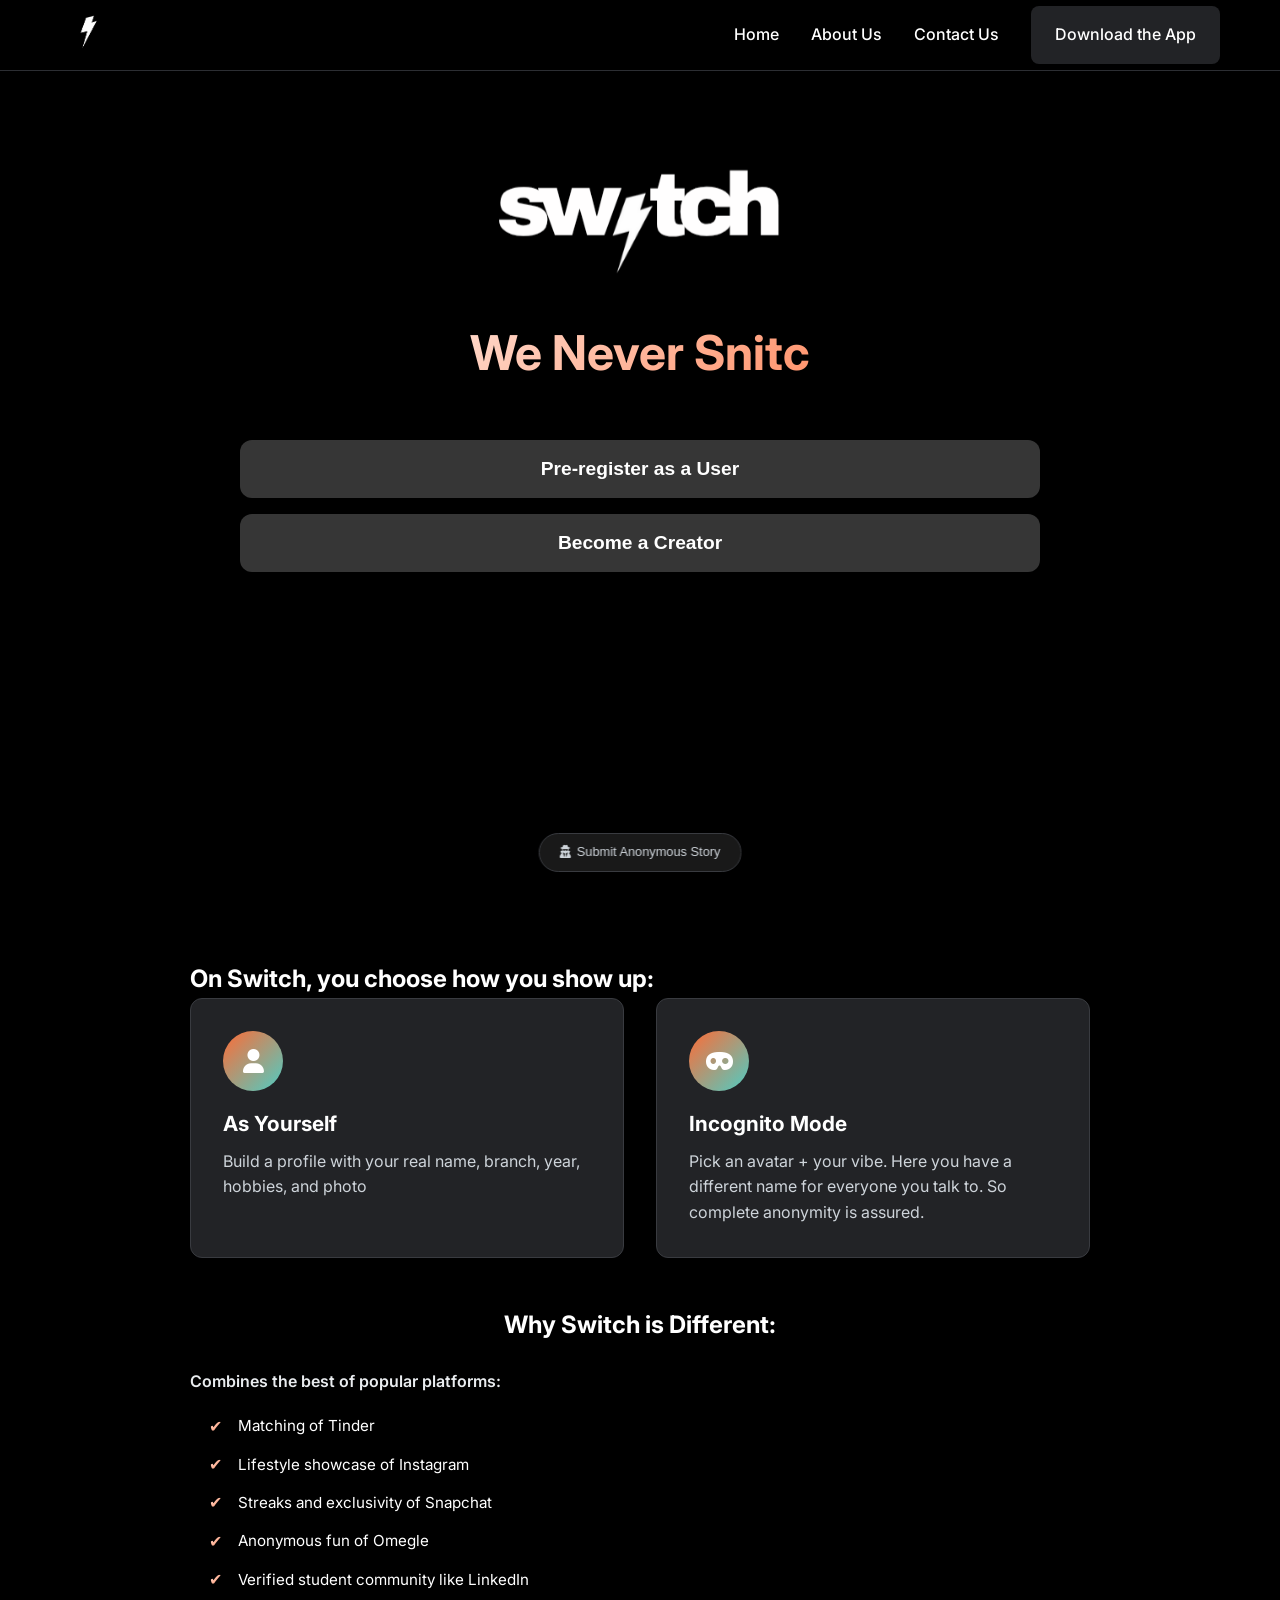
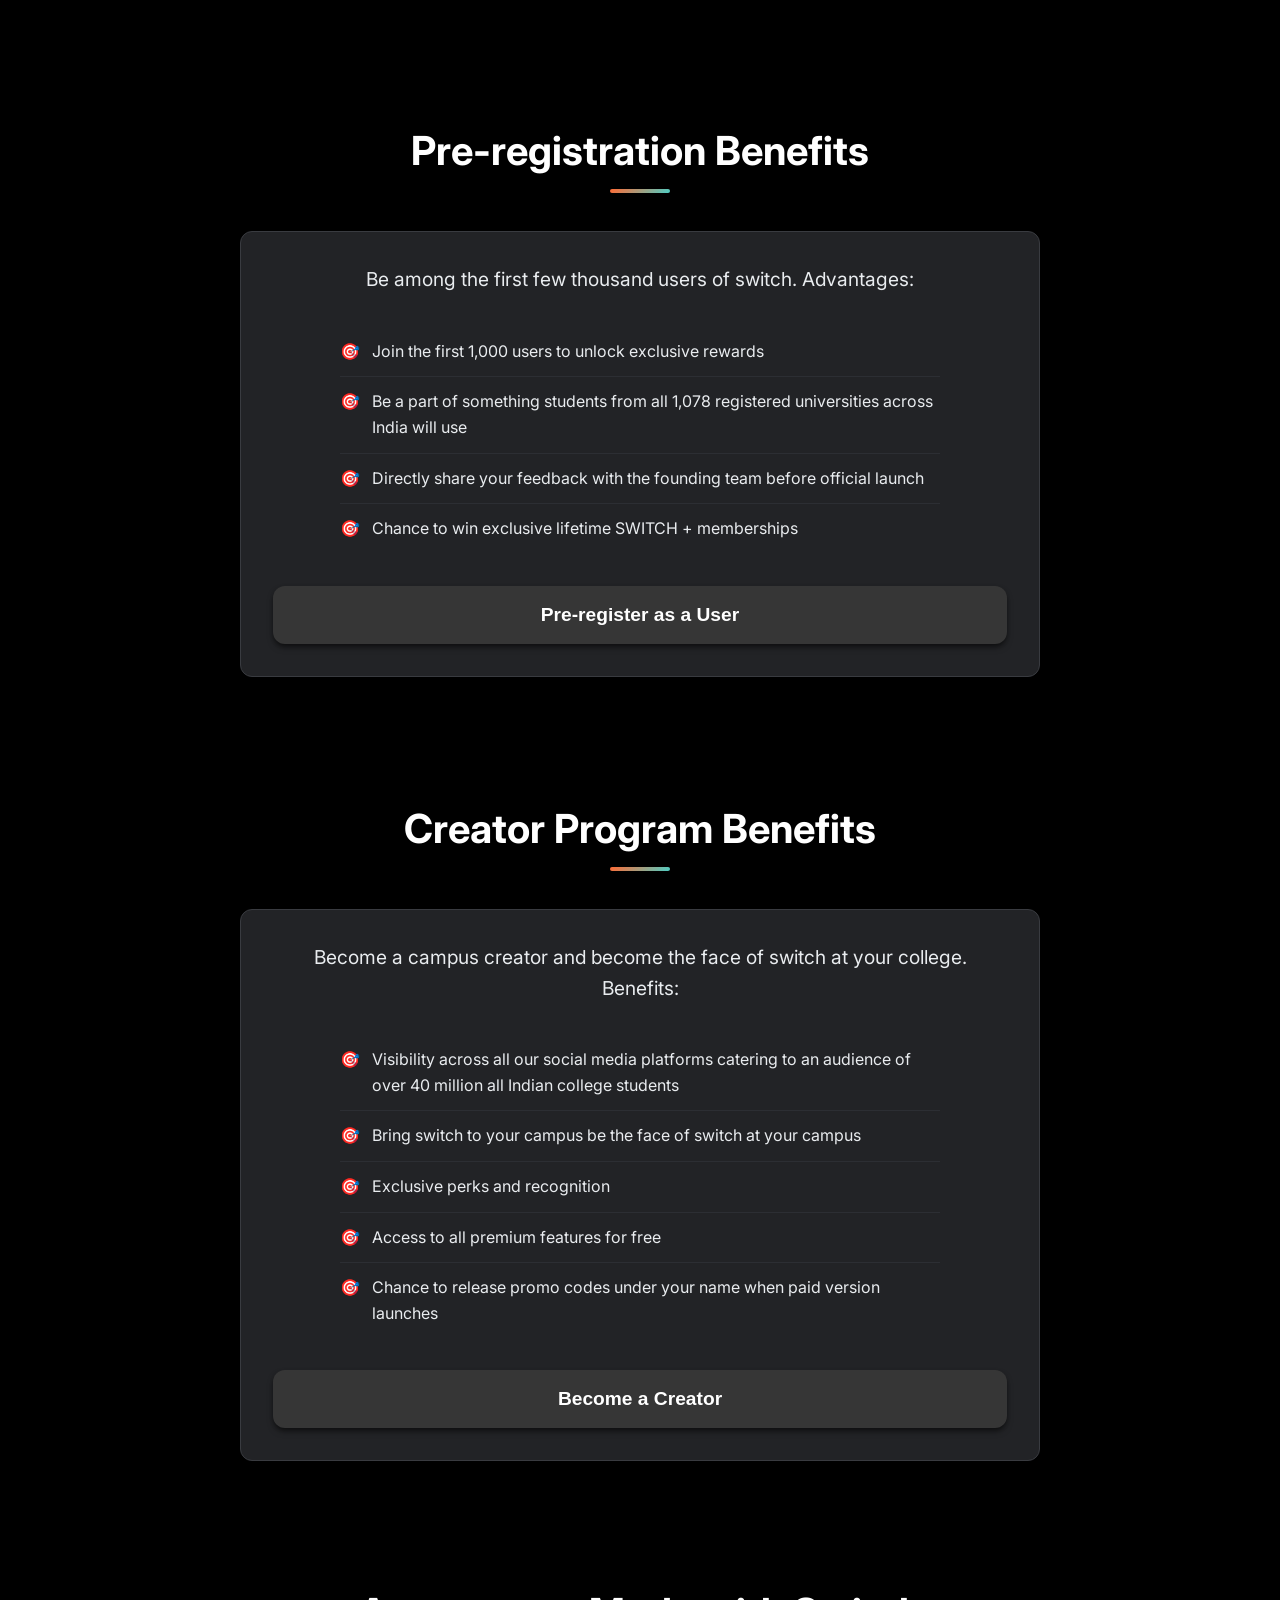
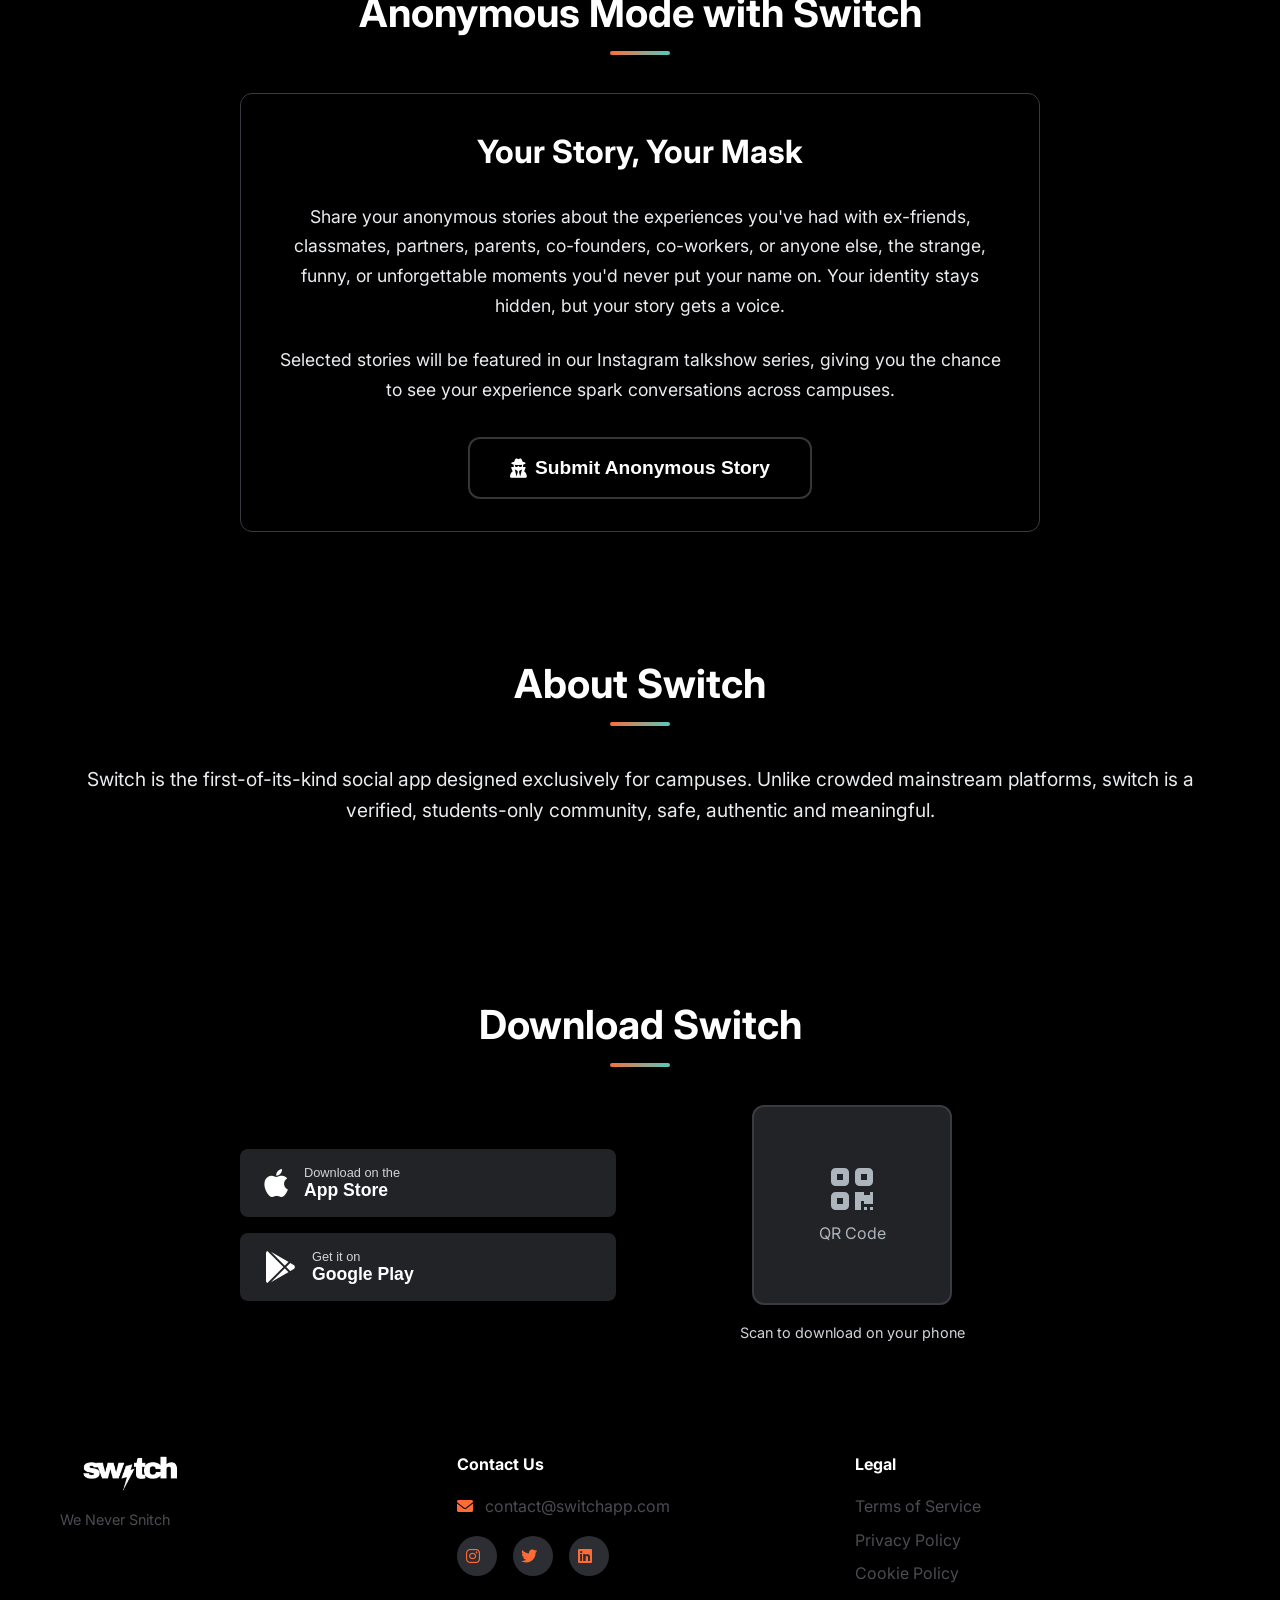
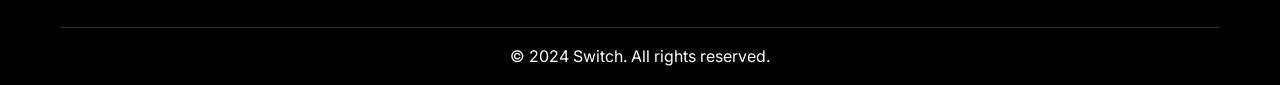
==== commit cdc56a0c: "list item design and placement corrected" ====
--- a/index.html
+++ b/index.html
@@ -102,16 +102,13 @@
 
                 <div class="why-different">
                     <h3>Why Switch is Different:</h3>
-                    <ul class="features-list">
-                        <li>Combines the best of popular platforms:
-                            <ul class="platform-features">
-                                <li>Matching of Tinder</li>
-                                <li>Lifestyle showcase of Instagram</li>
-                                <li>Streaks and exclusivity of Snapchat</li>
-                                <li>Anonymous fun of Omegle</li>
-                                <li>Verified student community like LinkedIn</li>
-                            </ul>
-                        </li>
+                    <p class="list-heading">Combines the best of popular platforms:</p>
+                    <ul class="platform-features">
+                        <li>Matching of Tinder</li>
+                        <li>Lifestyle showcase of Instagram</li>
+                        <li>Streaks and exclusivity of Snapchat</li>
+                        <li>Anonymous fun of Omegle</li>
+                        <li>Verified student community like LinkedIn</li>
                     </ul>
                 </div>
             </div>
--- a/styles.css
+++ b/styles.css
@@ -149,81 +149,58 @@
     justify-content: center;
     align-items: center;
     z-index: 9999;
-    opacity: 1;
-    transition: opacity 1s ease;
-}
-
-#startup-animation::before {
-    display: none;
+    animation: fadeOut 1s ease 2s forwards;
+    /* Fades out after zoom-in */
 }
 
 #animated-logo {
-    width: 60vw;
-    max-width: 500px;
-    min-width: 250px;
-    will-change: transform, opacity;
-    transition: none;
-    animation: logoFloat 2s ease-in-out infinite;
-}
-
-body.animation-started #animated-logo {
-    animation: enhancedShrinkAndMove 3s cubic-bezier(0.68, -0.55, 0.265, 1.55) 0.5s forwards;
-}
-
-body.animation-complete #startup-animation {
-    opacity: 0;
-    pointer-events: none;
-    transition: opacity 1s ease;
-}
-
+    width: 150px;
+    height: auto;
+    animation: smoothZoomIn 2s ease-in-out forwards;
+    /* Total duration increased to 3.5s */
+}
+
+/* Keyframes for smooth zoom-in with delay */
+@keyframes smoothZoomIn {
+    0% {
+        transform: scale(1);
+        opacity: 1;
+    }
+
+    20% {
+        transform: scale(1);
+        /* Hold the logo for 1-2 seconds */
+        opacity: 1;
+    }
+
+    100% {
+        transform: scale(50);
+        /* Fully zoom in */
+        opacity: 0;
+        /* Fade out the logo */
+    }
+}
+
+/* Keyframes for fade-out */
+@keyframes fadeOut {
+    0% {
+        opacity: 1;
+    }
+
+    100% {
+        opacity: 0;
+        visibility: hidden;
+    }
+}
+
+/* Ensure the body content is hidden until the animation completes */
 body:not(.animation-complete)>*:not(#startup-animation) {
     opacity: 0;
-    transform: translateY(20px);
-}
-
-body.animation-complete>*:not(#startup-animation) {
+}
+
+body.animation-complete>* {
     opacity: 1;
-    transform: translateY(0);
-    transition: opacity 1s ease 0.5s, transform 1s ease 0.5s;
-}
-
-@keyframes enhancedShrinkAndMove {
-    0% {
-        transform: scale(1) translate(0, 0) rotate(0deg);
-        opacity: 1;
-    }
-
-    25% {
-        transform: scale(1.1) translate(0, -20px) rotate(5deg);
-        opacity: 1;
-    }
-
-    50% {
-        transform: scale(0.8) translate(0, 0) rotate(-2deg);
-        opacity: 0.9;
-    }
-
-    80% {
-        transform: scale(var(--logo-scale)) translate(calc(var(--logo-translate-x) * 0.8), calc(var(--logo-translate-y) * 0.8)) rotate(0deg);
-        opacity: 0.7;
-    }
-
-    100% {
-        transform: scale(var(--logo-scale)) translate(var(--logo-translate-x), var(--logo-translate-y)) rotate(0deg);
-        opacity: 0;
-    }
-}
-
-@keyframes logoFloat {
-
-    0%,
-    100% {
-        transform: translateY(0px) scale(1);
-    }
-
-    50% {
-        transform: translateY(-15px) scale(1.02);
-    }
+    transition: opacity 0.5s ease;
 }
 
 #startup-animation::after {
@@ -665,10 +642,12 @@
     line-height: 1.6;
 }
 
+/* Update styles for the features list */
 .features-list {
     list-style: none;
     padding: 0;
-    text-align: center;
+    text-align: left;
+    /* Align text to the left */
     max-width: 600px;
     margin: 0 auto;
 }
@@ -677,23 +656,54 @@
     padding: 0.5rem 0;
     position: relative;
     color: var(--gray-700);
-    display: block;
-    text-align: center;
-}
-
+    display: flex;
+    /* Use flexbox for alignment */
+    align-items: center;
+    /* Vertically align items */
+    gap: 0.5rem;
+    /* Add spacing between the icon and text */
+}
+
+.features-list li::before {
+    content: '✔';
+    /* Add a tick mark icon */
+    color: var(--accent-color);
+    /* Use the accent color for the icon */
+    font-size: 1.2rem;
+    /* Adjust the size of the icon */
+    margin-right: 0.5rem;
+    /* Add spacing between the icon and text */
+}
+
+/* Update styles for the nested platform features */
 .platform-features {
     margin-top: 0.5rem;
-    margin-left: 0;
+    margin-left: 1.2rem;
+    /* Indent nested list */
     list-style: none;
     padding: 0;
-    text-align: center;
+    text-align: left;
+    /* Align text to the left */
 }
 
 .platform-features li {
-    padding: 0.25rem 0;
+    padding: 0.4rem 0;
     font-size: 0.95rem;
-    display: block;
-    text-align: center;
+    display: flex;
+    /* Use flexbox for alignment */
+    align-items: center;
+    /* Vertically align items */
+    gap: 0.5rem;
+    /* Add spacing between the icon and text */
+}
+
+.platform-features li::before {
+    content: '✔';
+    background: linear-gradient(135deg, var(--primary-white), var(--accent-color));
+    -webkit-background-clip: text;
+    -webkit-text-fill-color: transparent;
+    font-size: 1rem;
+    margin-right: 0.5rem;
 }
 
 .why-different {
@@ -1274,4 +1284,12 @@
         image-rendering: -webkit-optimize-contrast;
         image-rendering: crisp-edges;
     }
+}
+
+/* Heading above list */
+.list-heading {
+    font-weight: 600;
+    margin-bottom: 0.8rem;
+    color: var(--gray-700);
+    text-align: left;
 }
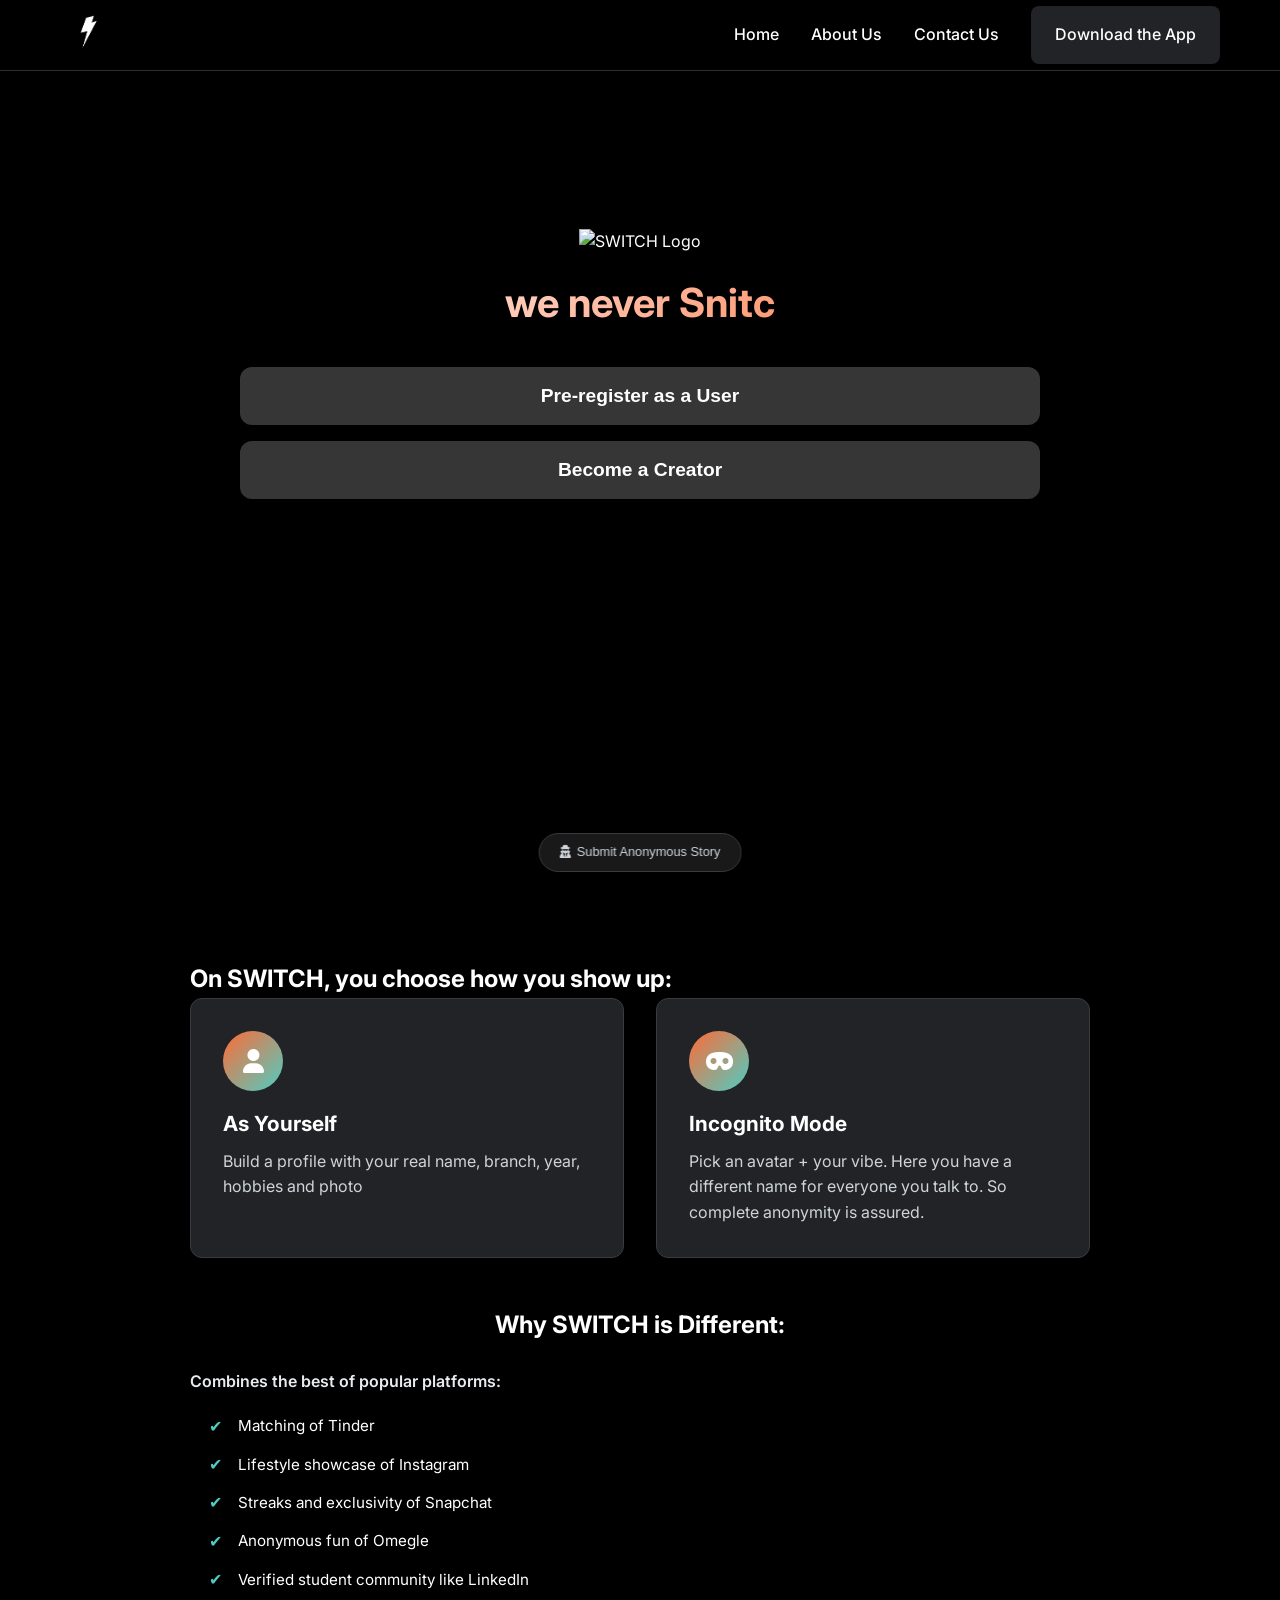
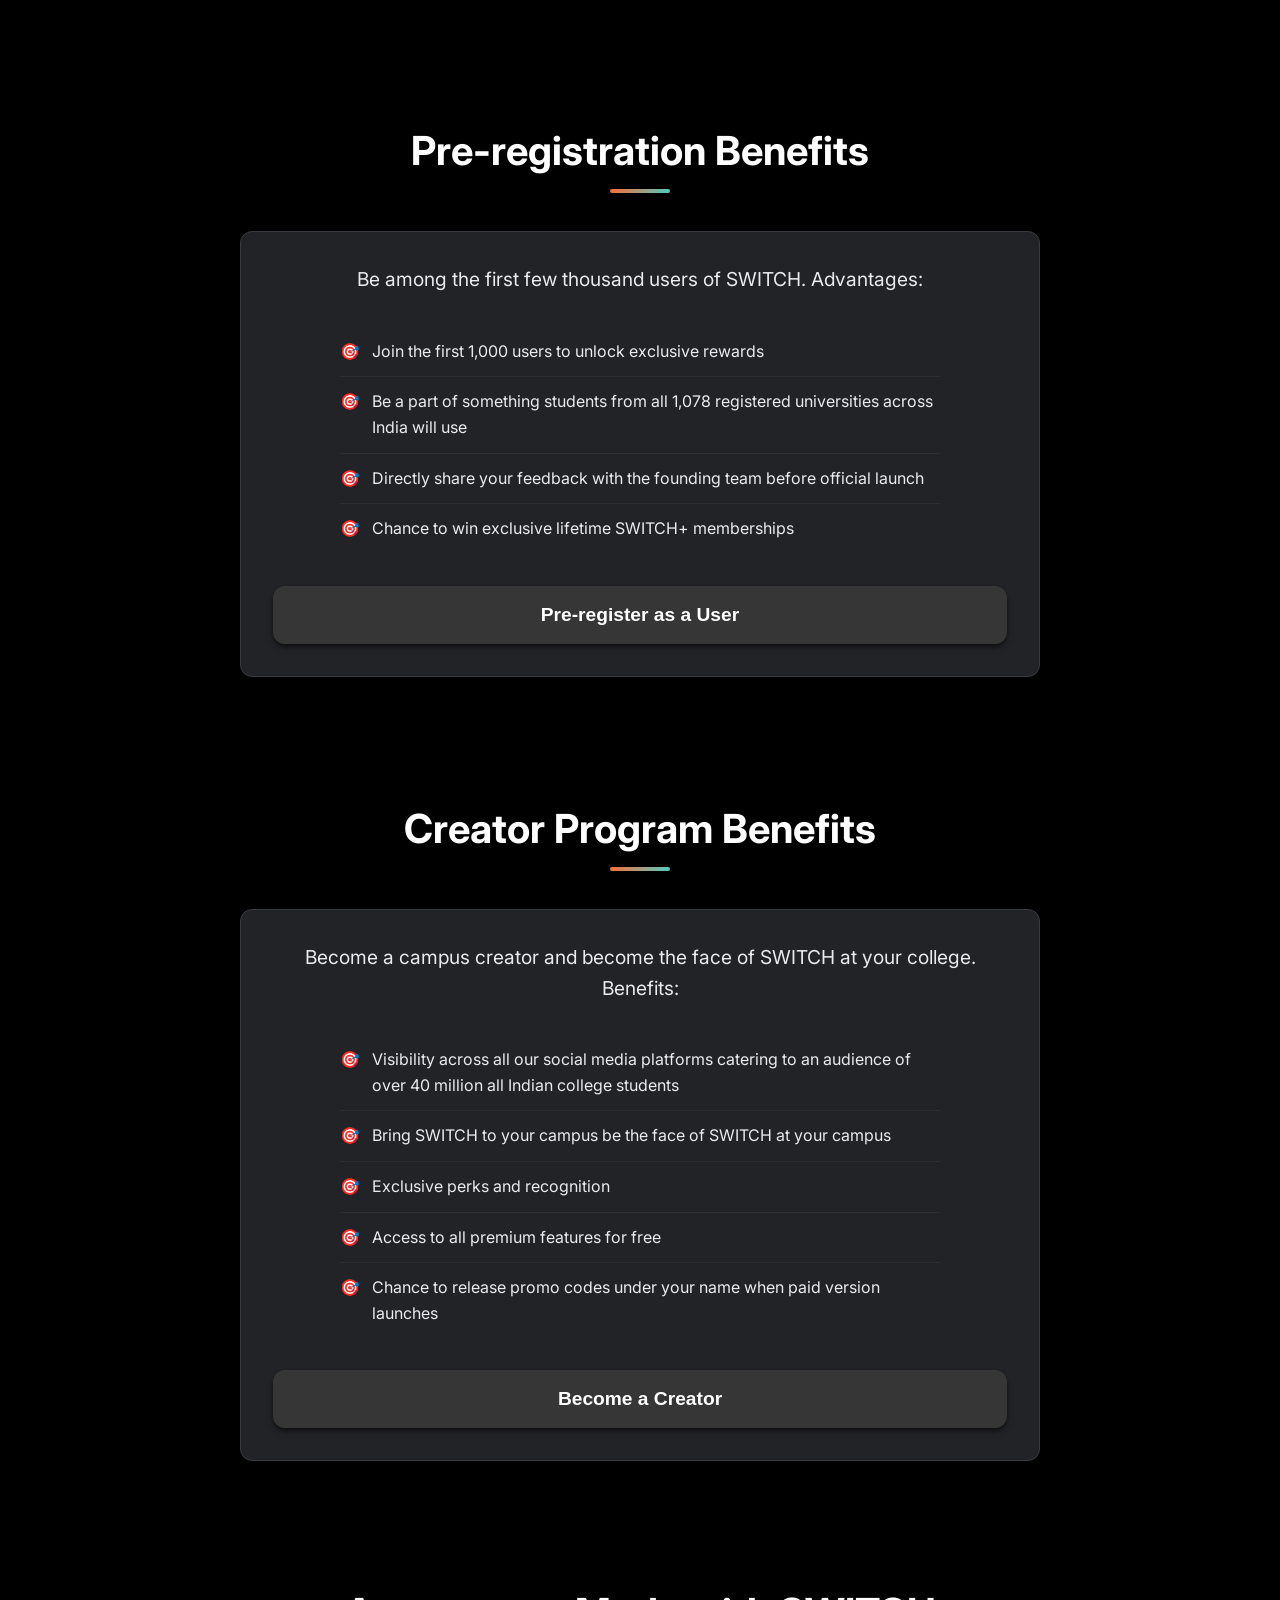
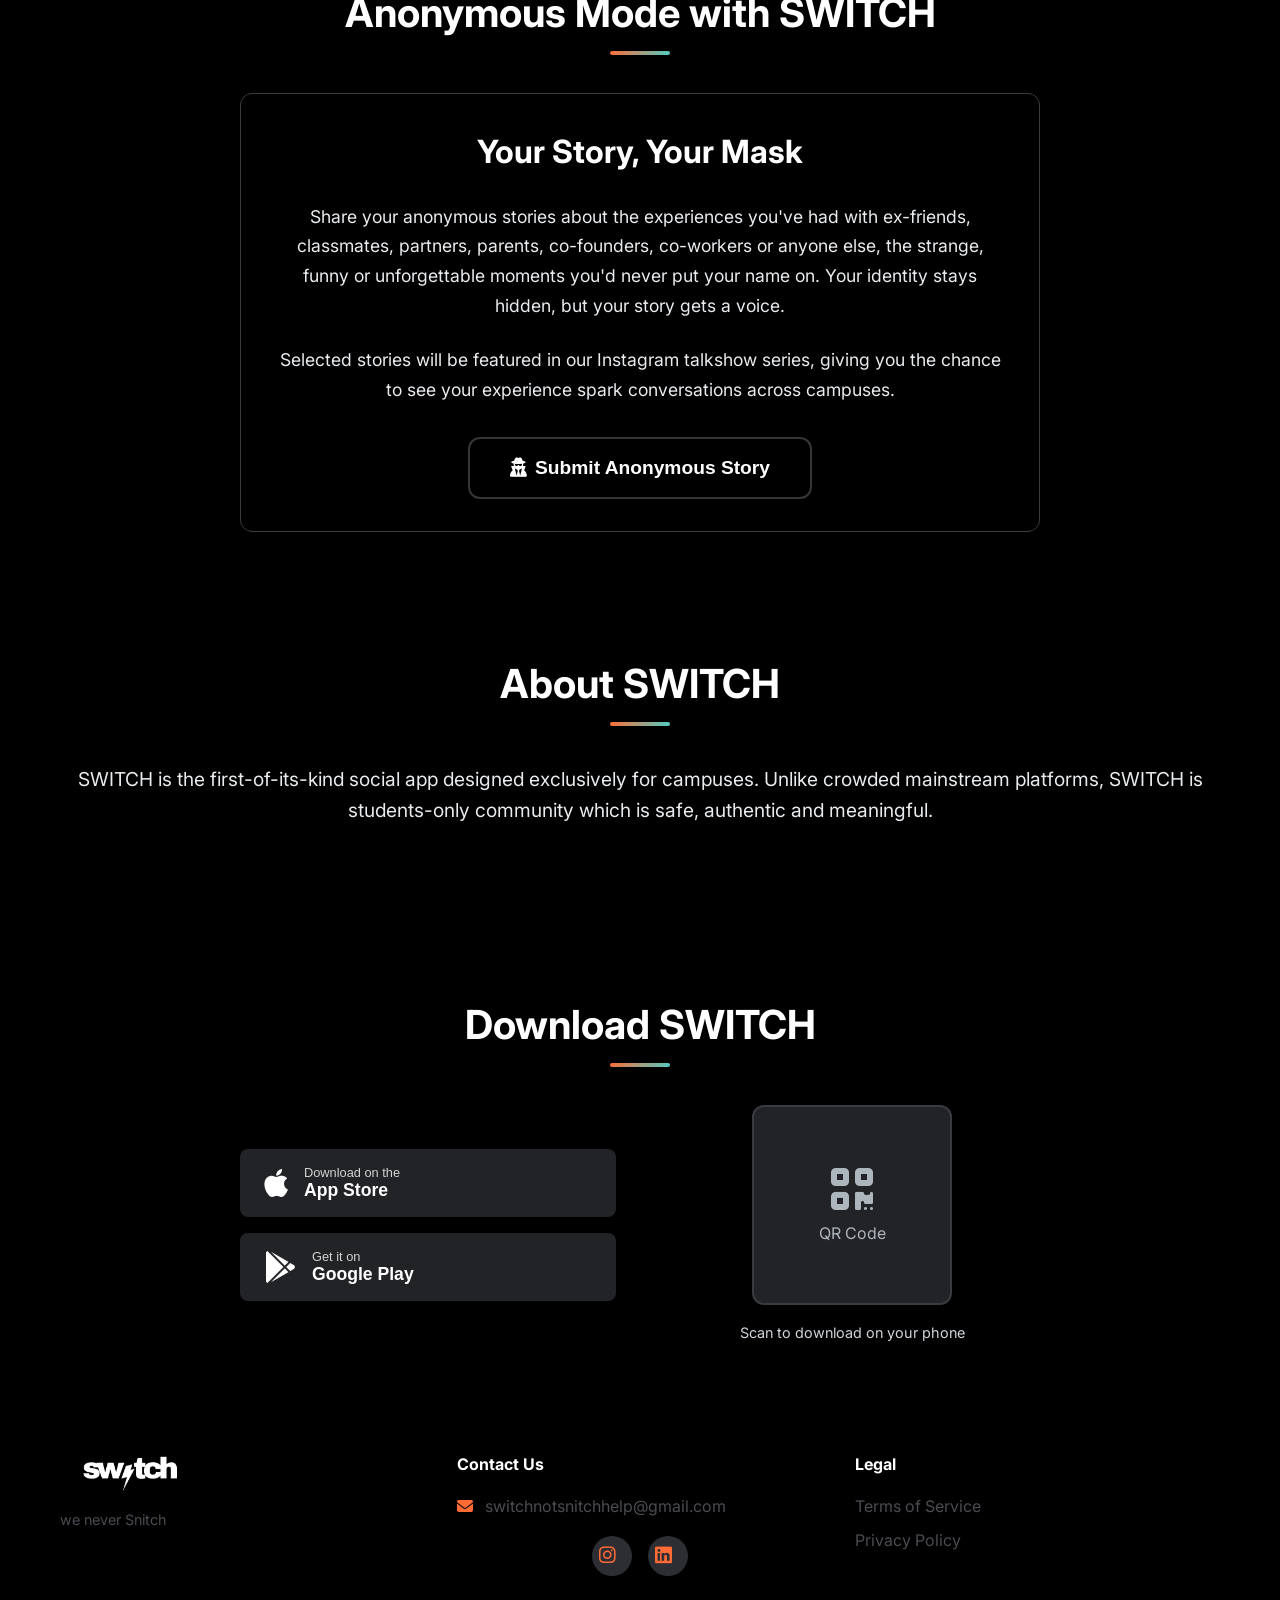
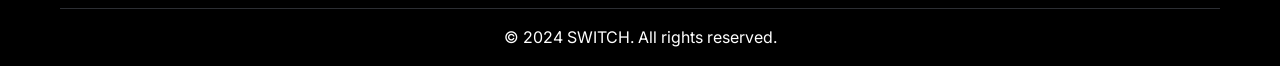
==== commit 565896f7: "all minor required changes and correction is done" ====
--- a/index.html
+++ b/index.html
@@ -7,13 +7,13 @@
     <title>SWITCH - We Never Snitch</title>
     <link rel="stylesheet" href="styles.css">
     <link href="https://fonts.googleapis.com/css2?family=Inter:wght@300;400;500;600;700&display=swap" rel="stylesheet">
-    <link rel="stylesheet" href="https://cdnjs.cloudflare.com/ajax/libs/font-awesome/6.0.0/css/all.min.css">
+    <link rel="stylesheet" href="https://cdnjs.cloudflare.com/ajax/libs/font-awesome/6.4.0/css/all.min.css">
 </head>
 
 <body>
     <!-- Startup Animation -->
     <div id="startup-animation">
-        <img src="switch logo (2).png" alt="SWITCH Logo" id="animated-logo">
+        <img src="SWITCH logo (2).png" alt="SWITCH Logo" id="animated-logo">
     </div>
 
     <!-- Navigation -->
@@ -49,9 +49,9 @@
         <div class="hero-container">
             <div class="hero-content">
                 <div class="logo-container">
-                    <img src="switch logo (2).png" alt="SWITCH Logo" class="hero-logo">
-                </div>
-                <h1 class="tagline">We Never Snitch</h1>
+                    <img src="SWITCH logo (2).png" alt="SWITCH Logo" class="hero-logo">
+                </div>
+                <h1 class="tagline">we never Snitch</h1>
                 <div class="cta-buttons">
                     <button class="btn btn-secondary" onclick="scrollToSection('pre-registration')">
                         <span>Pre-register as a User</span>
@@ -76,7 +76,7 @@
         <div class="container">
             <div class="about-content">
                 <div class="show-up-options">
-                    <h2>On Switch, you choose how you show up:</h2> <!-- Promoted to h2 as the section heading -->
+                    <h2>On SWITCH, you choose how you show up:</h2> <!-- Promoted to h2 as the section heading -->
                     <div class="options-table">
                         <div class="option-card">
                             <div class="option-icon">
@@ -84,7 +84,7 @@
                             </div>
                             <div class="option-content">
                                 <h4>As Yourself</h4>
-                                <p>Build a profile with your real name, branch, year, hobbies, and photo</p>
+                                <p>Build a profile with your real name, branch, year, hobbies and photo</p>
                             </div>
                         </div>
                         <div class="option-card">
@@ -101,7 +101,7 @@
                 </div>
 
                 <div class="why-different">
-                    <h3>Why Switch is Different:</h3>
+                    <h3>Why SWITCH is Different:</h3>
                     <p class="list-heading">Combines the best of popular platforms:</p>
                     <ul class="platform-features">
                         <li>Matching of Tinder</li>
@@ -120,13 +120,13 @@
         <div class="container">
             <h2 class="section-title">Pre-registration Benefits</h2>
             <div class="benefits-content">
-                <p class="benefits-intro">Be among the first few thousand users of switch. Advantages:</p>
+                <p class="benefits-intro">Be among the first few thousand users of SWITCH. Advantages:</p>
                 <ul class="benefits-list">
                     <li>Join the first 1,000 users to unlock exclusive rewards</li>
                     <li>Be a part of something students from all 1,078 registered universities across India will use
                     </li>
                     <li>Directly share your feedback with the founding team before official launch</li>
-                    <li>Chance to win exclusive lifetime SWITCH + memberships</li>
+                    <li>Chance to win exclusive lifetime SWITCH+ memberships</li>
                 </ul>
                 <button class="btn btn-primary" onclick="openPreRegistration()">
                     <span>Pre-register as a User</span>
@@ -140,12 +140,12 @@
         <div class="container">
             <h2 class="section-title">Creator Program Benefits</h2>
             <div class="creator-content">
-                <p class="creator-intro">Become a campus creator and become the face of switch at your college.
+                <p class="creator-intro">Become a campus creator and become the face of SWITCH at your college.
                     Benefits:</p>
                 <ul class="creator-benefits">
                     <li>Visibility across all our social media platforms catering to an audience of over 40 million all
                         Indian college students</li>
-                    <li>Bring switch to your campus be the face of switch at your campus</li>
+                    <li>Bring SWITCH to your campus be the face of SWITCH at your campus</li>
                     <li>Exclusive perks and recognition</li>
                     <li>Access to all premium features for free</li>
                     <li>Chance to release promo codes under your name when paid version launches</li>
@@ -160,12 +160,12 @@
     <!-- Anonymous Stories Section -->
     <section id="anonymous-stories" class="anonymous-stories">
         <div class="container">
-            <h2 class="section-title">Anonymous Mode with Switch</h2>
+            <h2 class="section-title">Anonymous Mode with SWITCH</h2>
             <div class="stories-content">
                 <h3 class="stories-subtitle">Your Story, Your Mask</h3>
                 <p class="stories-description">
                     Share your anonymous stories about the experiences you've had with ex-friends, classmates,
-                    partners, parents, co-founders, co-workers, or anyone else, the strange, funny, or unforgettable
+                    partners, parents, co-founders, co-workers or anyone else, the strange, funny or unforgettable
                     moments you'd never put your name on. Your identity stays hidden, but your story gets a voice.
                 </p>
                 <p class="stories-note">
@@ -182,14 +182,14 @@
         </div>
     </section>
 
-    <!-- New About Switch Section (Title + Description, positioned above Download) -->
-    <section id="about-switch" class="about-intro">
-        <div class="container">
-            <h2 class="section-title">About Switch</h2>
+    <!-- New About SWITCH Section (Title + Description, positioned above Download) -->
+    <section id="about-SWITCH" class="about-intro">
+        <div class="container">
+            <h2 class="section-title">About SWITCH</h2>
             <p class="about-description">
-                Switch is the first-of-its-kind social app designed exclusively for campuses.
-                Unlike crowded mainstream platforms, switch is a verified, students-only community,
-                safe, authentic and meaningful.
+                SWITCH is the first-of-its-kind social app designed exclusively for campuses.
+                Unlike crowded mainstream platforms, SWITCH is students-only community which is safe, authentic and
+                meaningful.
             </p>
         </div>
     </section>
@@ -197,7 +197,7 @@
     <!-- Download Section -->
     <section id="download" class="download">
         <div class="container">
-            <h2 class="section-title">Download Switch</h2>
+            <h2 class="section-title">Download SWITCH</h2>
             <div class="download-content">
                 <div class="download-buttons">
                     <button class="download-btn app-store">
@@ -236,30 +236,38 @@
                     <div class="footer-logo">
                         <img src="switch logo (2).png" alt="SWITCH Logo" class="logo">
                     </div>
-                    <p class="footer-tagline">We Never Snitch</p>
+                    <p class="footer-tagline">we never Snitch</p>
                 </div>
                 <div class="footer-section">
                     <h4>Contact Us</h4>
                     <div class="contact-info">
-                        <p><i class="fas fa-envelope"></i> contact@switchapp.com</p>
+                        <p><i class="fas fa-envelope"></i> switchnotsnitchhelp@gmail.com</p>
                         <div class="social-links">
-                            <a href="#" class="social-link"><i class="fab fa-instagram"></i></a>
-                            <a href="#" class="social-link"><i class="fab fa-twitter"></i></a>
-                            <a href="#" class="social-link"><i class="fab fa-linkedin"></i></a>
+                            <a href="https://www.instagram.com/switchnotsnitch/" class="social-link" target="_blank"
+                                rel="noopener">
+                                <i class="fab fa-instagram"></i>
+                            </a>
+                            <!-- <a href="https://x.com/switchnotsnitch?t=AJ6y-h4yx3elSzfA6TJ9ow&s=09" class="social-link"
+                                target="_blank" rel="noopener">
+                                <i class="fab fa-x-twitter"></i> -->
+                            </a>
+                            <a href="https://linkedin.com/company/switchnotsnitch" class="social-link" target="_blank"
+                                rel="noopener">
+                                <i class="fab fa-linkedin"></i>
+                            </a>
                         </div>
                     </div>
                 </div>
                 <div class="footer-section">
                     <h4>Legal</h4>
                     <ul class="legal-links">
-                        <li><a href="#">Terms of Service</a></li>
-                        <li><a href="#">Privacy Policy</a></li>
-                        <li><a href="#">Cookie Policy</a></li>
+                        <li><a href="terms.html" target="_blank" rel="noopener noreferrer">Terms of Service</a></li>
+                        <li><a href="privacy.html" target="_blank" rel="noopener noreferrer">Privacy Policy</a></li>
                     </ul>
                 </div>
             </div>
             <div class="footer-bottom">
-                <p>&copy; 2024 Switch. All rights reserved.</p>
+                <p>&copy; 2024 SWITCH. All rights reserved.</p>
             </div>
         </div>
     </footer>
--- a/styles.css
+++ b/styles.css
@@ -204,7 +204,7 @@
 }
 
 #startup-animation::after {
-    content: 'We Never Snitch';
+    content: '';
     position: absolute;
     bottom: 20%;
     left: 50%;
@@ -260,25 +260,34 @@
 }
 
 .logo-container {
+    margin-bottom: 1rem;
+    /* Add spacing below the logo */
+    animation: float 3s ease-in-out infinite;
+}
+
+.hero-logo {
+    height: 200px;
+    /* Adjusted height for desktop */
+    width: auto;
+    /* Maintain aspect ratio */
+    max-width: none;
+    /* Ensure no restriction on width */
+}
+
+.tagline {
+    font-size: 2.5rem;
+    /* Adjust font size */
+    font-weight: 700;
+    margin-top: 0;
+    /* Remove extra margin above */
     margin-bottom: 2rem;
-    animation: float 3s ease-in-out infinite;
-}
-
-.hero-logo {
-    height: 120px;
-    width: auto;
-    max-width: 100%;
-}
-
-.tagline {
-    font-size: 3rem;
-    font-weight: 700;
-    margin-bottom: 3rem;
+    /* Add spacing below */
     background: linear-gradient(135deg, var(--primary-white), var(--accent-color));
     -webkit-background-clip: text;
     -webkit-text-fill-color: transparent;
     background-clip: text;
-    animation: fadeInUp 1s ease-out 0.3s both;
+    text-align: center;
+    /* Center-align the tagline */
 }
 
 .cta-buttons {
@@ -699,11 +708,13 @@
 
 .platform-features li::before {
     content: '✔';
-    background: linear-gradient(135deg, var(--primary-white), var(--accent-color));
-    -webkit-background-clip: text;
-    -webkit-text-fill-color: transparent;
+    /* Add a tick mark icon */
+    color: var(--secondary-accent);
+    /* Use the secondary accent color for the icon */
     font-size: 1rem;
+    /* Adjust the size of the icon */
     margin-right: 0.5rem;
+    /* Add spacing between the icon and text */
 }
 
 .why-different {
@@ -957,6 +968,9 @@
 .social-links {
     display: flex;
     gap: 1rem;
+    /* Ensure the container itself is a flex container if needed for alignment */
+    justify-content: center;
+    /* This will center the icons if the container is wider */
 }
 
 .social-link {
@@ -970,6 +984,8 @@
     color: var(--primary-white);
     text-decoration: none;
     transition: var(--transition);
+    font-size: 1.2rem;
+    /* Added font-size for the icon */
 }
 
 .social-link:hover {
@@ -1092,7 +1108,8 @@
     }
 
     .hero-logo {
-        height: 80px;
+        height: 150px;
+        /* Adjusted height for tablets */
     }
 
     .section-title {
@@ -1189,7 +1206,8 @@
     }
 
     .hero-logo {
-        height: 60px;
+        height: 100px;
+        /* Adjusted height for mobile */
     }
 
     .section-title {
